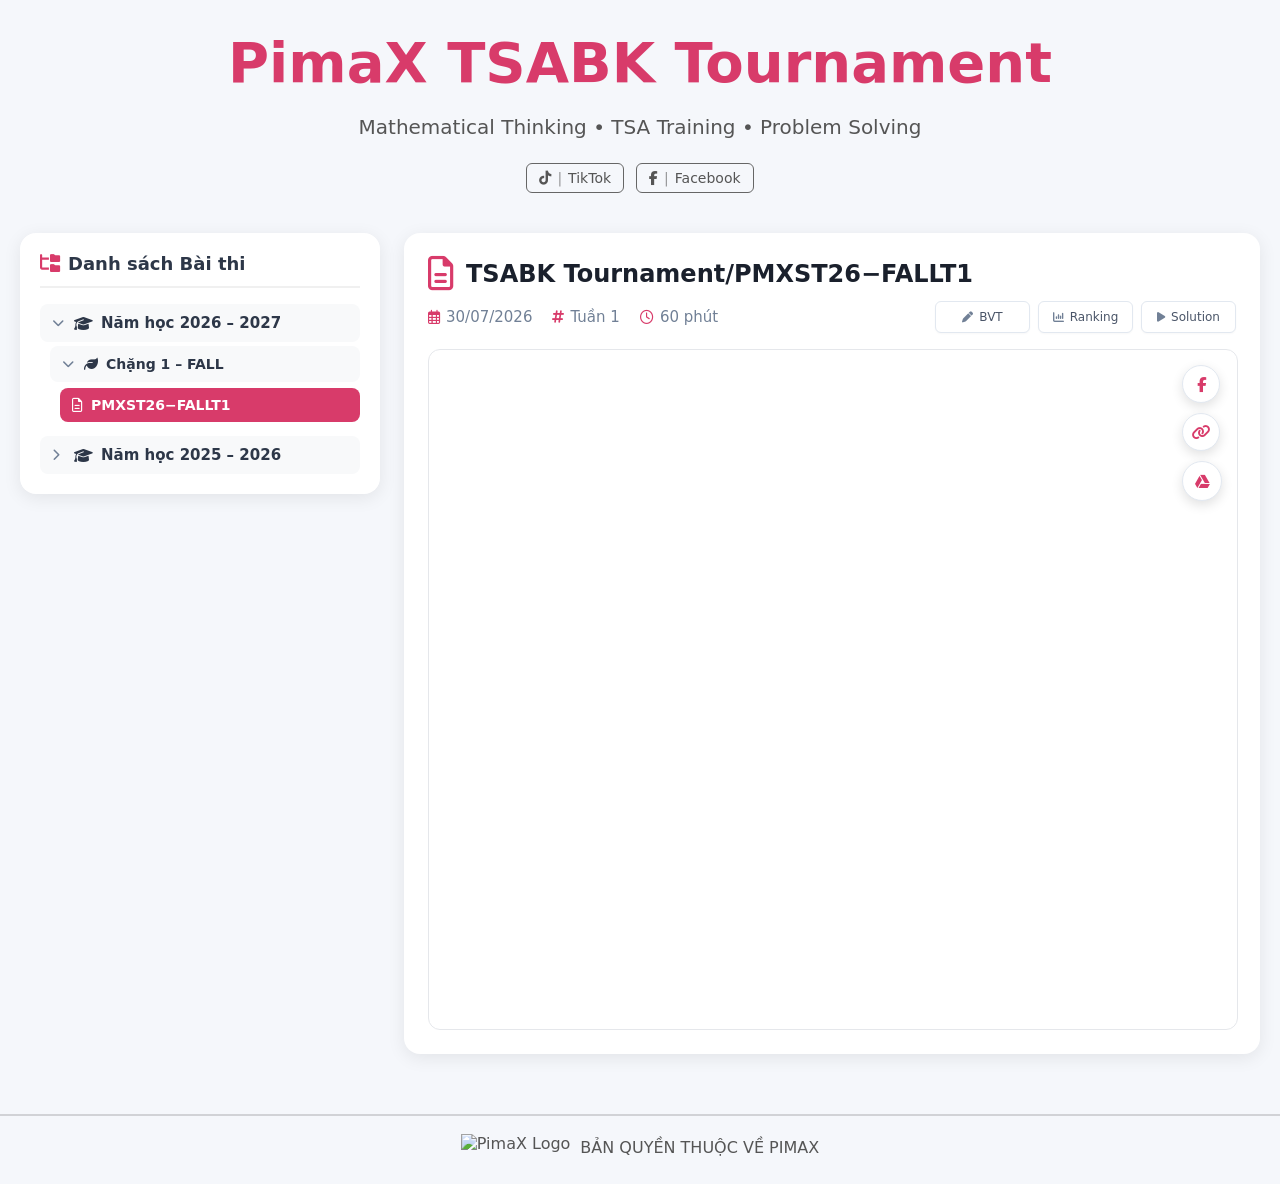
==== index.html @ 1e013444 "Update index.html" ====
<!DOCTYPE html>
<html lang="vi">
<head>
  <meta charset="UTF-8">
  <meta name="viewport" content="width=device-width, initial-scale=1.0">
  <title>PIMAX TSABK TOURNAMENT</title>

  <link rel="stylesheet" href="https://cdnjs.cloudflare.com/ajax/libs/font-awesome/6.5.1/css/all.min.css">
  <link rel="stylesheet" href="assets/css/style.css">
  <link rel="icon" href="logo1.ico">

  <script>
    window.MathJax = {
      tex: {
        inlineMath: [['$', '$'], ['\\(', '\\)']],
        displayMath: [['$$', '$$'], ['\\[', '\\]']]
      },
      svg: { fontCache: 'global' }
    };
  </script>
  <script async src="https://cdn.jsdelivr.net/npm/mathjax@3/es5/tex-svg.js"></script>
</head>
<body>

  <div id="page-content">

    <section class="hero">
      <h1>
        <a href="index.html" class="hero-title-link">
          PimaX TSABK Tournament
        </a>
      </h1>
      <p class="hero-sub">
        Mathematical Thinking • TSA Training • Problem Solving
      </p>

      <div class="social-wrapper">
        <a href="https://www.tiktok.com/@pimaxghettoan" target="_blank" rel="noopener" class="social-card" aria-label="TikTok">
          <i class="fa-brands fa-tiktok"></i>
          <span class="divider">|</span>
          <span class="label">TikTok</span>
        </a>

        <a href="https://www.facebook.com/PimaXPro" target="_blank" rel="noopener" class="social-card" aria-label="Facebook">
          <i class="fa-brands fa-facebook-f"></i>
          <span class="divider">|</span>
          <span class="label">Facebook</span>
        </a>
      </div>
    </section>

    <div class="layout-2col">
      
      <!-- CỘT 1: SIDEBAR BÀI THI -->
      <aside class="sidebar-exams">
        <div class="sidebar-header">
          <h2><i class="fa-solid fa-folder-tree"></i> Danh sách Bài thi</h2>
        </div>

        <div class="tree-menu">
          
          <!-- NĂM HỌC 2026 – 2027 -->
          <div class="year-group">
            <div class="year-title" onclick="toggleTree(this)">
              <i class="fa-solid fa-chevron-right toggle-icon"></i>
              <i class="fa-solid fa-graduation-cap"></i>
              <span>Năm học 2026 – 2027</span>
            </div>

            <div class="stage-list" style="display: none;">
              
              <div class="stage-group">
                <div class="stage-title" onclick="toggleTree(this)">
                  <i class="fa-solid fa-chevron-right toggle-icon"></i>
                  <i class="fa-solid fa-leaf"></i>
                  <span>Chặng 1 – FALL</span>
                </div>
                <ul class="exam-list" style="display: none;">
                  <li class="exam-item" 
                      data-drive-id="1-Q2DqPzFNgCnvMi-lVF1w2kY0SsjT6P8" 
                      data-title="PMXST26−FALLT1"
                      data-subtitle="Tuần 1"
                      data-update="30/07/2026"
                      data-time="60 phút"
                      data-bvt="#"
                      data-solution="#"
                      data-ranking="#">
                    <i class="fa-regular fa-file-lines"></i> PMXST26−FALLT1
                  </li>
                </ul>
              </div>

            </div>
          </div>

          <!-- NĂM HỌC 2025 – 2026 -->
          <div class="year-group">
            <div class="year-title" onclick="toggleTree(this)">
              <i class="fa-solid fa-chevron-right toggle-icon"></i>
              <i class="fa-solid fa-graduation-cap"></i>
              <span>Năm học 2025 – 2026</span>
            </div>

            <div class="stage-list" style="display: none;">
              
              <div class="stage-group">
                <div class="stage-title" onclick="toggleTree(this)">
                  <i class="fa-solid fa-chevron-right toggle-icon"></i>
                  <i class="fa-solid fa-snowman"></i>
                  <span>Chặng 3 – SUMMER</span>
                </div>
                <ul class="exam-list" style="display: none;">
                  <li class="exam-item" 
                      data-drive-id="1fvqKAsriCIMBs5mqe6dr4vkQKCK-VGx3" 
                      data-title="PMXST25−SUMT11"
                      data-subtitle="Tuần 1"
                      data-update="22/12/2025"
                      data-time="60 phút"
                      data-bvt="https://drive.google.com/file/d/1YrVtZKq6NQ8Fj6GEKDzgMGYiGZ25aTMk/view?usp=sharing"
                      data-solution="https://drive.google.com/file/d/148-jcKULOkQqboTg4mtP3tGC4mux6nhK/view?usp=sharing"
                      data-ranking="https://docs.google.com/spreadsheets/d/1WEYGfDiVLkmoRity1H3SnUXuIMLthdYT/edit?usp=sharing">
                    <i class="fa-regular fa-file-lines"></i> PMXST25−SUMT11
                  </li>
                </ul>
              </div>

              <div class="stage-group">
                <div class="stage-title" onclick="toggleTree(this)">
                  <i class="fa-solid fa-chevron-right toggle-icon"></i>
                  <i class="fa-solid fa-seedling"></i>
                  <span>Chặng 2 – SPRING</span>
                </div>
                <ul class="exam-list" style="display: none;">
                  <li class="exam-item" 
                      data-drive-id="1lc2suSq0RMgaB83_sJeHDqNDU7_zmuNm" 
                      data-title="PMXST25−SPRT11"
                      data-subtitle="Tuần 1"
                      data-update="09/02/2026"
                      data-time="60 phút"
                      data-bvt="https://drive.google.com/file/d/1LnysVrLJmRDp6z5DSuFZds-yarTOzCAv/view?usp=sharing"
                      data-solution="https://drive.google.com/file/d/1Nbj1pSdEcdenx2-MurY2uMYgukv8p6Sf/view?usp=sharing"
                      data-ranking="https://docs.google.com/spreadsheets/d/1NDu9359JxkuWUJU0LEGAXA1NZXXExFRG/edit?usp=sharing">
                    <i class="fa-regular fa-file-lines"></i> PMXST25−SPRT11
                  </li>
                  <li class="exam-item" 
                      data-drive-id="13_1JROb7aiMy5g9zuWQbutpL0-xEDWad" 
                      data-title="PMXST25−SPRT21"
                      data-subtitle="Tuần 2"
                      data-update="16/02/2026"
                      data-time="60 phút"
                      data-bvt="https://drive.google.com/file/d/12mVxxPDDVveaacrVVgmo4p95qmZNRcSn/view?usp=sharing"
                      data-solution="https://drive.google.com/file/d/1vPCflcC7bZrE1B4_L2Tk2ylTn2uMPwcK/view?usp=sharing"
                      data-ranking="https://docs.google.com/spreadsheets/d/1XbrEDrCmCPMHsvQ-546_ImMKDcSbF5UN/edit?usp=sharing">
                    <i class="fa-regular fa-file-lines"></i> PMXST25−SPRT21
                  </li>
                  <li class="exam-item" 
                      data-drive-id="1cN1jxGX9cjE1PwKA_fTpwfOGlQEQhSlg" 
                      data-title="PMXST25−SPRT31"
                      data-subtitle="Tuần 3"
                      data-update="23/02/2026"
                      data-time="60 phút"
                      data-bvt="https://drive.google.com/file/d/1Y5qkfepsQTpCN3bzmxnvXPDURSOFRfg4/view?usp=sharing"
                      data-solution="https://drive.google.com/file/d/1dO6V-oj_aDdhI13zoyE887ifpcWq-lMK/view?usp=sharing"
                      data-ranking="https://docs.google.com/spreadsheets/d/1wed5CC7_FG2vYagDeuqPOZeCnoSY4q27/edit?usp=sharing">
                    <i class="fa-regular fa-file-lines"></i> PMXST25−SPRT31
                  </li>
                  <li class="exam-item" 
                      data-drive-id="1t0uVGgnBMFlR_gzrWA5VzaJ1stPPyt4_" 
                      data-title="PMXST25−SPRT41"
                      data-subtitle="Tuần 4"
                      data-update="02/03/2026"
                      data-time="60 phút"
                      data-bvt="https://drive.google.com/file/d/1LNrO-lxf0DHfW-EXSFlTLPPvdpRRbHr4/view?usp=sharing"
                      data-solution="https://drive.google.com/file/d/1MY3MIRp2FpZQJgsW4m4gv_BEwG-aui8S/view?usp=sharing"
                      data-ranking="https://docs.google.com/spreadsheets/d/1jM00SUPgupms4XF04Sqrd-Ro4kbtBtrj/edit?usp=sharing">
                    <i class="fa-regular fa-file-lines"></i> PMXST25−SPRT41
                  </li>
                  <li class="exam-item" 
                      data-drive-id="1dmniSMGK98BUhTu8OREnMlkF2jTNYEQ2" 
                      data-title="PMXST25−SPRT51"
                      data-subtitle="Tuần 5 - Final Round"
                      data-update="09/03/2026"
                      data-time="60 phút"
                      data-bvt="https://drive.google.com/file/d/10T-KcC6PlL6MSDNmCCpk4FiGlBzWCC0B/view?usp=sharing"
                      data-solution="https://drive.google.com/file/d/1We9gjUXT-nKWVJUcWz0dx2nyps_HUbWW/view?usp=sharing"
                      data-ranking="https://docs.google.com/spreadsheets/d/17odNDHhKWrCzmQQFWPp8UoBND43009Ik/edit?usp=sharing">
                    <i class="fa-regular fa-file-lines"></i> PMXST25−SPRT51
                  </li>
                </ul>
              </div>

              <div class="stage-group">
                <div class="stage-title" onclick="toggleTree(this)">
                  <i class="fa-solid fa-chevron-right toggle-icon"></i>
                  <i class="fa-solid fa-snowflake"></i>
                  <span>Chặng 1 – WINTER</span>
                </div>
                <ul class="exam-list" style="display: none;">
                  <li class="exam-item" 
                      data-drive-id="1H2CbP2u8Hlc3arnnkYC01jx4E8Mk-o1K" 
                      data-title="PMXSP-15"
                      data-subtitle="Tuần 1"
                      data-update="22/12/2025"
                      data-time="60 phút"
                      data-bvt="https://drive.google.com/file/d/1zEZQXB8WeTGvMpizUxK__h1Wg4whcP17/view?usp=drive_link"
                      data-solution="https://drive.google.com/file/d/1u2dE0N0Ay4g0ylwstJg4l6T_j_s3eHJ5/view?usp=drive_link"
                      data-ranking="https://docs.google.com/spreadsheets/d/1vtfoBgg8D5AyoK7CHxDtbjKM93db-22E/edit?usp=drive_link">
                    <i class="fa-regular fa-file-lines"></i> PMXSP-15 (Tuần 1)
                  </li>
                  <li class="exam-item" 
                      data-drive-id="1YYJmNPRncCEiXGx31lsOFcATeE_KYcY_" 
                      data-title="PMXST25−WTT11"
                      data-subtitle="Tuần 1"
                      data-update="22/12/2025"
                      data-time="60 phút"
                      data-bvt="https://drive.google.com/file/d/1hzCNKgNaPXclUZ_OWSsFxd_fhjlfcz9j/view?usp=drive_link"
                      data-solution="https://drive.google.com/file/d/1N0Iildna80-oA_f18lFmUOcZfVnUu-8k/view?usp=drive_link"
                      data-ranking="https://docs.google.com/spreadsheets/d/1vtfoBgg8D5AyoK7CHxDtbjKM93db-22E/edit">
                    <i class="fa-regular fa-file-lines"></i> PMXST25−WTT11
                  </li>
                  <li class="exam-item" 
                      data-drive-id="1WrEQrZNa-oTIhScnC0zbi5FD_giAlPdq" 
                      data-title="PMXST25−WTT21"
                      data-subtitle="Tuần 2"
                      data-update="29/12/2025"
                      data-time="60 phút"
                      data-bvt="https://drive.google.com/file/d/1d_k41_QtDxnPhLn8qPCM0FczoTHWqwXS/view?usp=drive_link"
                      data-solution="https://drive.google.com/file/d/13t_RDjvC7tCwnau3HLsqAIEZHBxObIjk/view?usp=drive_link"
                      data-ranking="https://docs.google.com/spreadsheets/d/1wgik9x8kiwH3IeW7cJDGADbhNYe0wk_V/edit?usp=drive_link">
                    <i class="fa-regular fa-file-lines"></i> PMXST25−WTT21
                  </li>
                  <li class="exam-item" 
                      data-drive-id="174-eSV3pGSiNpdaoNpV74ssrV0afgoBm" 
                      data-title="PMXST25−WTT22"
                      data-subtitle="Tuần 2"
                      data-update="29/12/2025"
                      data-time="60 phút"
                      data-bvt="https://drive.google.com/file/d/1Fq1-Xy9iaKnI2JFasBJSq_hW78dp7t8Q/view?usp=drive_link"
                      data-solution="https://drive.google.com/file/d/1Fq1-Xy9iaKnI2JFasBJSq_hW78dp7t8Q/view?usp=drive_link"
                      data-ranking="https://docs.google.com/spreadsheets/d/1Vh5WyKKylWThhZP_e6OBz399s6_1xHAM/edit?usp=drive_link">
                    <i class="fa-regular fa-file-lines"></i> PMXST25−WTT22
                  </li>
                  <li class="exam-item" 
                      data-drive-id="1N_gyLtSSMv8ko8vu4qZBSEVPJzv1D9Tm" 
                      data-title="PMXST25−WTT31"
                      data-subtitle="Tuần 3"
                      data-update="05/01/2026"
                      data-time="60 phút"
                      data-bvt="https://drive.google.com/file/d/17DvCuYfVG_-oy4jkM3f_hqqlFh0_M4Pl/view?usp=drive_link"
                      data-solution="https://drive.google.com/file/d/1kov9rqJT7X8AmrOVYUlOgjt6ntEluRLs/view?usp=drive_link"
                      data-ranking="https://docs.google.com/spreadsheets/d/1ilFslDAdOyAwEPjug-XZoLIuIfnWdAZK/edit?usp=drive_link">
                    <i class="fa-regular fa-file-lines"></i> PMXST25−WTT31
                  </li>
                  <li class="exam-item" 
                      data-drive-id="1egSVMezeZsp9BNkY090sFPscOzYlkt6M" 
                      data-title="PMXST25−WTT32"
                      data-subtitle="Tuần 3"
                      data-update="05/01/2026"
                      data-time="60 phút"
                      data-bvt="https://drive.google.com/file/d/1GQvVJHdJD_ltjKW8PpDt0HHGvK22b-BS/view?usp=drive_link"
                      data-solution="https://drive.google.com/file/d/1mK4b6mV3XIQ2v7hLtwgEKWwpg0JKMY8b/view?usp=drive_link"
                      data-ranking="https://docs.google.com/spreadsheets/d/1YMrCG2CEMm8D3J2wcdn2iWsN_CZZKSdQ/edit?usp=sharing">
                    <i class="fa-regular fa-file-lines"></i> PMXST25−WTT32
                  </li>
                  <li class="exam-item" 
                      data-drive-id="1AZgA0kgCafuFDJGmNYLTepcElrQkp17z" 
                      data-title="PMXST25−WTT41"
                      data-subtitle="Tuần 4"
                      data-update="12/01/2026"
                      data-time="60 phút"
                      data-bvt="https://drive.google.com/file/d/1ixQM1locoUBrXRTSuJC1LQyLVhg7ncea/view?usp=drive_link"
                      data-solution="https://drive.google.com/file/d/1tCMXB2apgKYL84OgzRgfeDcvnbIkQ-Or/view?usp=drive_link"
                      data-ranking="https://docs.google.com/spreadsheets/d/15U1Qo1WCid6NYxknYxJ2LaixBFpyl_Lo/edit?usp=drive_link">
                    <i class="fa-regular fa-file-lines"></i> PMXST25−WTT41
                  </li>
                  <li class="exam-item" 
                      data-drive-id="1XkQZmOZsKLKnBwmWCYJN2TjIFnNuupFw" 
                      data-title="PMXST25−WTT42"
                      data-subtitle="Tuần 4"
                      data-update="12/01/2026"
                      data-time="60 phút"
                      data-bvt="https://drive.google.com/file/d/1zu61sNiFRJibkkOs-6qrVlaheGRAp3kC/view?usp=drive_link"
                      data-solution="https://drive.google.com/file/d/1vgFdTX5Ael330MNBGXPtd10U5ugIE_yL/view?usp=drive_link"
                      data-ranking="https://docs.google.com/spreadsheets/d/1dYocTmE4wN2u1hP1ovWlrNHhuDcSSXB6/edit?usp=sharing">
                    <i class="fa-regular fa-file-lines"></i> PMXST25−WTT42
                  </li>
                  <li class="exam-item" 
                      data-drive-id="1aBT0H3bCDhabRtCNZ8xoe1PQfeLiiBeH" 
                      data-title="PMXST25−WTT51"
                      data-subtitle="Tuần 5"
                      data-update="19/01/2026"
                      data-time="60 phút"
                      data-bvt="https://drive.google.com/file/d/18YTuGPB9ztYzw853q3BZsBqjQtPSmRHT/view?usp=drive_link"
                      data-solution="https://drive.google.com/file/d/1E82B37fXFlOc369rxFtxON8QtAegOMfH/view?usp=sharing"
                      data-ranking="https://docs.google.com/spreadsheets/d/1xlKTbN8I0sc748O-FlVKj8Qb7nDHo9mt/edit?usp=drive_link">
                    <i class="fa-regular fa-file-lines"></i> PMXST25−WTT51
                  </li>
                </ul>
              </div>

            </div>
          </div>

        </div>
      </aside>

      <!-- CỘT 2: KHU VỰC XEM TRƯỚC FILE DRIVE -->
      <main class="preview-area">
        
        <!-- TIÊU ĐỀ HÀNG CĂN NGANG CHUẨN KÍCH THƯỚC ICON -->
        <div class="preview-header">
          <div class="preview-title-row">
            <i class="fa-regular fa-file-lines doc-icon"></i>
            <h1 id="preview-title">TSABK Tournament/PMXST25−SPRT21</h1>
          </div>

          <div class="preview-meta-row">
            <div class="meta-item">
              <i class="fa-regular fa-calendar-days meta-icon"></i>
              <span id="update-time-val">16/02/2026</span>
            </div>
            
            <div class="meta-item">
              <i class="fa-solid fa-hashtag meta-icon"></i>
              <span id="subtitle-val">Tuần 2</span>
            </div>

            <div class="meta-item">
              <i class="fa-regular fa-clock meta-icon"></i>
              <span id="exam-time-val">60 phút</span>
            </div>

            <div class="week-buttons">
              <a id="btn-bvt" class="week-btn" href="#" target="_blank" rel="noopener">
                <i class="fa-solid fa-pen"></i> BVT
              </a>
              <a id="btn-ranking" class="week-btn" href="#" target="_blank" rel="noopener">
                <i class="fa-solid fa-chart-column"></i> Ranking
              </a>
              <a id="btn-solution" class="week-btn" href="#" target="_blank" rel="noopener">
                <i class="fa-solid fa-play"></i> Solution
              </a>
            </div>
          </div>
        </div>

        <div class="drive-iframe-container">
          <!-- Phủ lớp che nút Pop-out mặc định của Drive -->
          <div class="iframe-overlay-cover" title="Bấm các nút bên phải để mở hoặc chia sẻ"></div>

          <!-- BỘ 3 NÚT TƯƠNG TÁC DỌC Ở GÓC TRÊN BÊN PHẢI -->
          <div class="side-share-actions">
            <button id="btn-share-fb" class="side-share-btn" title="Chia sẻ bài thi này lên Facebook">
              <i class="fa-brands fa-facebook-f"></i>
            </button>
            <button id="btn-copy-link" class="side-share-btn" title="Lấy liên kết bài thi này">
              <i class="fa-solid fa-link"></i>
            </button>
            <a id="btn-drive-link" class="side-share-btn" href="#" target="_blank" rel="noopener" title="Mở trực tiếp tệp xem trước trên Google Drive cửa sổ mới">
              <i class="fa-brands fa-google-drive"></i>
            </a>
          </div>

          <iframe id="drive-preview-iframe" 
                  src="" 
                  allow="autoplay" allowfullscreen></iframe>
        </div>
      </main>

    </div>

  </div>

  <!-- THÔNG BÁO TOAST KHI CHÉP LINK THÀNH CÔNG -->
  <div id="toast-message" class="toast-notification">
    <i class="fa-solid fa-circle-check"></i> <span id="toast-text">Đã chép liên kết vào bộ nhớ tạm!</span>
  </div>

  <footer class="site-footer">
    <hr class="footer-divider">
    <div class="footer-content">
      <img src="assets/logo1.svg" alt="PimaX Logo" class="footer-logo">
      <span class="footer-text">BẢN QUYỀN THUỘC VỀ PIMAX</span>
    </div>
  </footer>

  <script src="assets/js/main.js"></script>
</body>
</html>
---- assets/css/style.css ----
/* ===============================
   BASE & VARIABLES
================================ */
:root {
  --accent-color: #D83B6A;
}

body {
  margin: 0;
  font-family: system-ui, -apple-system, "Segoe UI", Arial, sans-serif;
  background: #f5f7fb;
  color: #222;
}

h1, h2, h3 {
  margin: 0 0 12px;
}

a {
  text-decoration: none;
  color: inherit;
}

/* ===============================
   HERO HEADER BANNER
================================ */
.hero {
  max-width: 900px;
  margin: 30px auto 40px;
  text-align: center;
}

.hero h1 {
  font-size: 56px;
  font-weight: 900;
  margin-bottom: 10px;
}

.hero-title-link {
  color: #d83b6a;
  text-decoration: none;
}

.hero-title-link:hover {
  color: #c02f5c;
}

.hero-sub {
  font-size: 20px;
  color: #555;
  margin-bottom: 24px;
}

.social-wrapper {
  display: flex;
  justify-content: center;
  gap: 12px;
}

.social-card {
  display: inline-flex;
  align-items: center;
  gap: 6px;
  padding: 6px 12px;
  border: 1px solid #666;
  border-radius: 6px;
  color: #555;
  background: transparent;
  font-size: 14px;
  font-weight: 500;
  transition: all 0.2s ease;
}

.social-card .divider {
  opacity: 0.6;
}

.social-card:hover {
  background-color: var(--accent-color);
  color: #fff;
  border-color: var(--accent-color);
}

/* ==========================================
   BỐ CỤC 2 CỘT CHO TRANG CHỦ
========================================== */
.layout-2col {
  display: flex;
  gap: 24px;
  max-width: 1400px;
  margin: 30px auto;
  padding: 0 20px;
  min-height: calc(100vh - 120px);
}

/* CỘT TRÁI: SIDEBAR CỐ ĐỊNH */
.sidebar-exams {
  width: 320px;
  flex-shrink: 0;
  background: #ffffff;
  border-radius: 16px;
  padding: 20px;
  box-shadow: 0 4px 18px rgba(0, 0, 0, 0.08);
  position: sticky;
  top: 20px;
  height: fit-content;
  max-height: calc(100vh - 40px);
  overflow-y: auto;
}

.sidebar-header h2 {
  font-size: 18px;
  color: #2d3748;
  border-bottom: 2px solid #f0f0f0;
  padding-bottom: 12px;
  margin-bottom: 16px;
  display: flex;
  align-items: center;
  gap: 8px;
}

.sidebar-header h2 i {
  color: #d83b6a;
}

.tree-menu {
  display: flex;
  flex-direction: column;
  gap: 8px;
}

/* ÉP TẤT CẢ BOX CỘT TRÁI (NĂM HỌC + CHẶNG) VỀ DẠNG NỀN XÁM NHẠT (#f8f9fa) KHÔNG CÒN MÀU HỒNG */
.year-title, 
.stage-title, 
.exam-item {
  display: flex;
  align-items: center;
  gap: 8px;
  padding: 10px 12px;
  border-radius: 8px;
  cursor: pointer;
  font-weight: 600;
  color: #2d3748;
  background: #f8f9fa !important; /* Xám nhạt tuyệt đối */
  transition: all 0.2s ease;
  user-select: none;
}

.year-title {
  font-size: 15px;
  font-weight: 700;
}

.stage-title {
  font-size: 14px;
  margin-left: 10px;
  margin-top: 4px;
  font-weight: 700;
}

.exam-item {
  background: transparent !important;
  padding: 9px 12px;
  font-size: 14px;
  margin-bottom: 4px;
}

.year-title:hover, 
.stage-title:hover {
  background: #edf2f7 !important;
  color: #d83b6a;
}

.exam-list {
  list-style: none;
  padding-left: 20px;
  margin: 6px 0;
}

.exam-item:hover {
  background: #f3f4f6 !important;
  color: #d83b6a;
}

/* Khi active bài thi */
.exam-item.active {
  background: #d83b6a !important;
  color: #ffffff;
  font-weight: 600;
}

.exam-item.active i {
  color: #ffffff;
}

.toggle-icon {
  font-size: 12px;
  width: 14px;
  color: #718096;
}

/* CỘT PHẢI: XEM TRƯỚC FILE DRIVE */
.preview-area {
  flex-grow: 1;
  background: #ffffff;
  border-radius: 16px;
  padding: 24px;
  box-shadow: 0 4px 18px rgba(0, 0, 0, 0.08);
  display: flex;
  flex-direction: column;
}

.preview-header {
  margin-bottom: 16px;
}

/* TIÊU ĐỀ NẰM TRÊN CÙNG HÀNG VỚI ICON & TĂNG KÍCH THƯỚC ICON */
.preview-title-row {
  display: flex;
  align-items: center;
  gap: 12px;
  margin-bottom: 10px;
}

.preview-title-row .doc-icon {
  font-size: 34px; /* Icon tờ giấy lớn hơn rõ ràng */
  color: #d83b6a;
  flex-shrink: 0;
  line-height: 1;
}

.preview-title-row h1 {
  font-size: 24px;
  font-weight: 800;
  color: #1a202c;
  margin: 0;
  line-height: 1.2;
}

.preview-meta-row {
  display: flex;
  align-items: center;
  gap: 20px;
  flex-wrap: wrap;
}

.meta-item {
  display: flex;
  align-items: center;
  gap: 6px;
  font-size: 15px;
  color: #718096;
}

.meta-icon {
  color: #d83b6a;
  font-size: 14px;
}

.week-buttons {
  margin-left: auto;
  display: flex;
  gap: 8px;
  align-items: center;
}

.week-btn {
  display: inline-flex;
  align-items: center;
  justify-content: center;
  gap: 6px;
  width: 95px;
  height: 32px;
  box-sizing: border-box;
  border-radius: 6px;
  background: #ffffff;
  border: 1px solid #e2e8f0;
  color: #4a5568;
  font-weight: 500;
  font-size: 12px;
  box-shadow: 0 1px 2px rgba(0,0,0,0.03);
  transition: all 0.15s ease;
}

.week-btn i {
  font-size: 11px;
  color: #718096;
}

.week-btn:hover {
  background: #ffffff;
  border-color: #cbd5e0;
  color: #1a202c;
  box-shadow: 0 2px 5px rgba(0,0,0,0.06);
}

.week-btn:active {
  transform: scale(0.95);
  background: #fdf2f5;
  border-color: #d83b6a;
  color: #d83b6a;
}

.week-btn:active i {
  color: #d83b6a;
}

/* DRIVE IFRAME CONTAINER & BỘ 3 NÚT TƯƠNG TÁC DỌC CÙNG MÀU */
.drive-iframe-container {
  position: relative;
  flex-grow: 1;
  width: 100%;
  min-height: 75vh;
  border-radius: 12px;
  overflow: hidden;
  border: 1px solid #e5e7eb;
}

.drive-iframe-container iframe {
  width: 100%;
  height: 100%;
  min-height: 75vh;
  border: none;
}

.iframe-overlay-cover {
  position: absolute;
  top: 0;
  right: 0;
  width: 60px;
  height: 60px;
  z-index: 15;
  background: transparent;
  cursor: default;
}

/* ĐẶT BỘ 3 NÚT CHIA SẺ NỔI DỌC Ở GÓC TRÊN BÊN PHẢI */
.side-share-actions {
  position: absolute;
  top: 15px;
  right: 15px;
  display: flex;
  flex-direction: column;
  gap: 10px;
  z-index: 20;
}

.side-share-btn {
  width: 38px;
  height: 38px;
  border-radius: 50%;
  border: 1px solid #e2e8f0;
  background: #ffffff;
  color: #d83b6a;
  display: flex;
  align-items: center;
  justify-content: center;
  font-size: 15px;
  cursor: pointer;
  box-shadow: 0 4px 12px rgba(0, 0, 0, 0.12);
  transition: all 0.15s ease;
  text-decoration: none;
}

.side-share-btn:hover {
  background: #d83b6a;
  color: #ffffff;
  border-color: #d83b6a;
  transform: scale(1.08);
  box-shadow: 0 6px 16px rgba(216, 59, 106, 0.3);
}

.side-share-btn:active {
  transform: scale(0.92);
  background: #b82650;
  border-color: #b82650;
  color: #ffffff;
  box-shadow: 0 2px 6px rgba(184, 38, 80, 0.4);
}

/* THÔNG BÁO TOAST */
.toast-notification {
  position: fixed;
  bottom: 30px;
  right: 30px;
  background: #2d3748;
  color: #ffffff;
  padding: 12px 20px;
  border-radius: 8px;
  font-size: 14px;
  font-weight: 500;
  box-shadow: 0 4px 12px rgba(0,0,0,0.15);
  display: flex;
  align-items: center;
  gap: 8px;
  opacity: 0;
  pointer-events: none;
  transform: translateY(10px);
  transition: all 0.3s ease;
  z-index: 9999;
}

.toast-notification.show {
  opacity: 1;
  pointer-events: auto;
  transform: translateY(0);
}

.toast-notification i {
  color: #48bb78;
}

/* FOOTER */
.site-footer {
  margin-top: 60px;
  padding-bottom: 24px;
}

.footer-divider {
  border: none;
  height: 2px;
  background: rgba(0, 0, 0, 0.15);
  margin-bottom: 18px;
}

.footer-content {
  display: flex;
  align-items: center;
  justify-content: center;
  gap: 10px;
  color: #555;
  font-size: 16px;
}

.footer-logo {
  height: 26px;
  width: auto;
}

@media (max-width: 992px) {
  .layout-2col {
    flex-direction: column;
  }
  .sidebar-exams {
    width: 100%;
    position: static;
    max-height: none;
  }
}
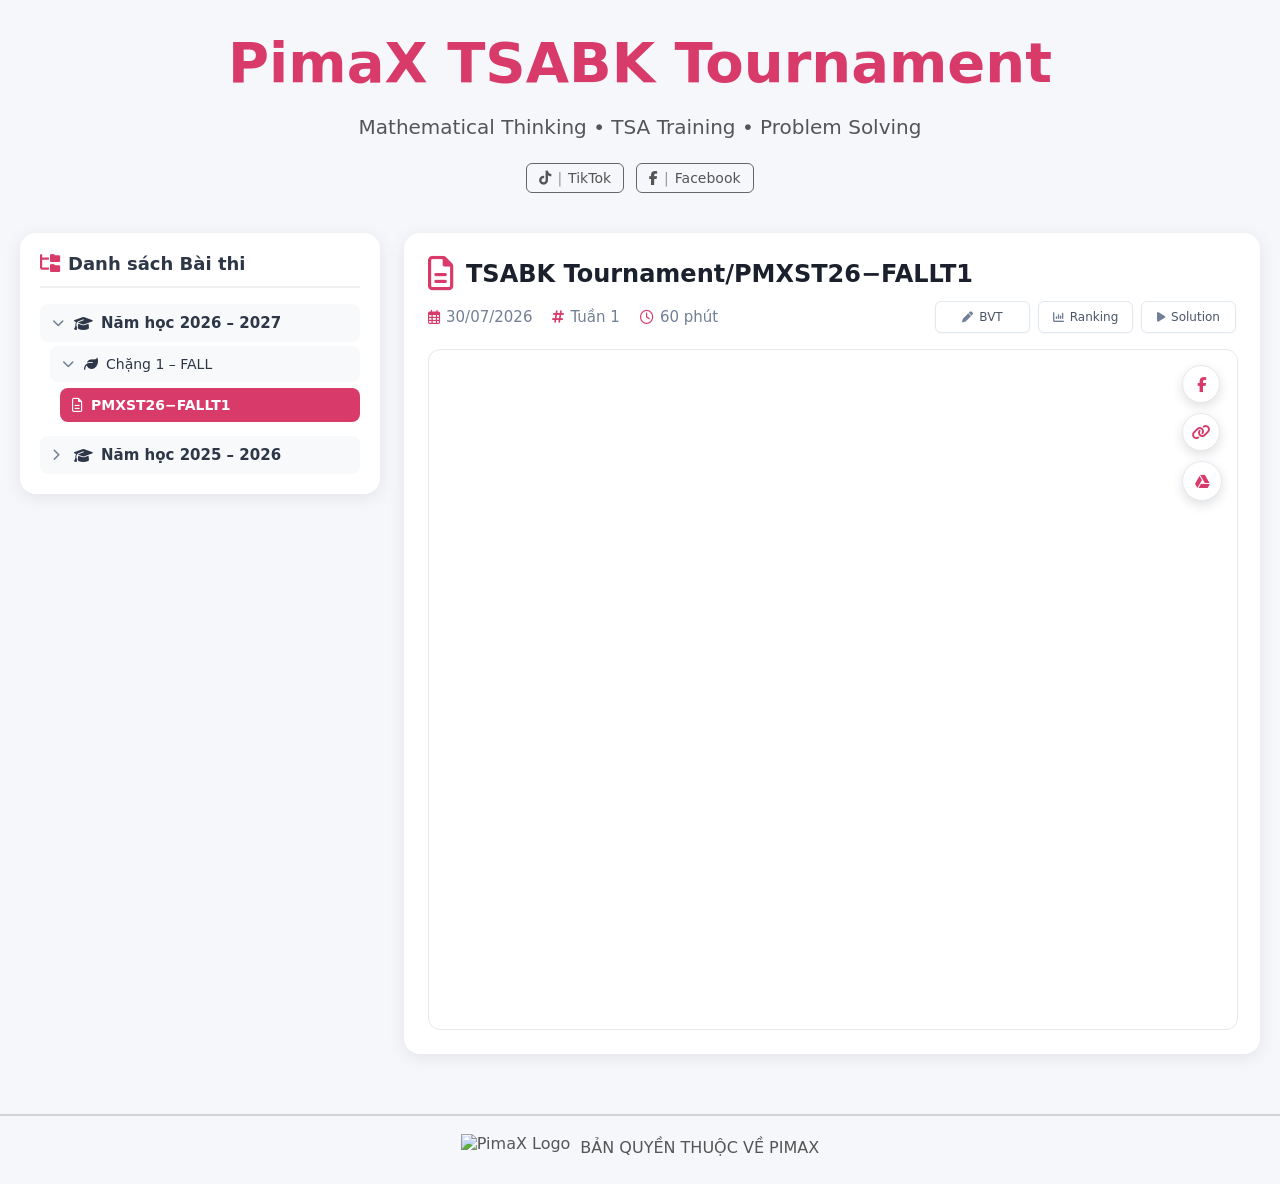
==== commit 21bfda7a: "Update index.html" ====
--- a/index.html
+++ b/index.html
@@ -24,6 +24,7 @@
 
   <div id="page-content">
 
+    <!-- HERO HEADER -->
     <section class="hero">
       <h1>
         <a href="index.html" class="hero-title-link">
@@ -49,6 +50,7 @@
       </div>
     </section>
 
+    <!-- BỐ CỤC 2 CỘT -->
     <div class="layout-2col">
       
       <!-- CỘT 1: SIDEBAR BÀI THI -->
@@ -258,7 +260,7 @@
                       data-update="05/01/2026"
                       data-time="60 phút"
                       data-bvt="https://drive.google.com/file/d/1GQvVJHdJD_ltjKW8PpDt0HHGvK22b-BS/view?usp=drive_link"
-                      data-solution="https://drive.google.com/file/d/1mK4b6mV3XIQ2v7hLtwgEKWwpg0JKMY8b/view?usp=drive_link"
+                      data-solution="https://drive.google.com/file/d/1mK4b6mV3XIQ2v7hLtwgEKWwpg0JKMY8b/view?usp=sharing"
                       data-ranking="https://docs.google.com/spreadsheets/d/1YMrCG2CEMm8D3J2wcdn2iWsN_CZZKSdQ/edit?usp=sharing">
                     <i class="fa-regular fa-file-lines"></i> PMXST25−WTT32
                   </li>
@@ -307,7 +309,6 @@
       <!-- CỘT 2: KHU VỰC XEM TRƯỚC FILE DRIVE -->
       <main class="preview-area">
         
-        <!-- TIÊU ĐỀ HÀNG CĂN NGANG CHUẨN KÍCH THƯỚC ICON -->
         <div class="preview-header">
           <div class="preview-title-row">
             <i class="fa-regular fa-file-lines doc-icon"></i>
@@ -346,9 +347,9 @@
 
         <div class="drive-iframe-container">
           <!-- Phủ lớp che nút Pop-out mặc định của Drive -->
-          <div class="iframe-overlay-cover" title="Bấm các nút bên phải để mở hoặc chia sẻ"></div>
-
-          <!-- BỘ 3 NÚT TƯƠNG TÁC DỌC Ở GÓC TRÊN BÊN PHẢI -->
+          <div class="iframe-overlay-cover"></div>
+
+          <!-- BỘ 3 NÚT TƯƠNG TÁC DỌC BÊN PHẢI -->
           <div class="side-share-actions">
             <button id="btn-share-fb" class="side-share-btn" title="Chia sẻ bài thi này lên Facebook">
               <i class="fa-brands fa-facebook-f"></i>
@@ -356,7 +357,7 @@
             <button id="btn-copy-link" class="side-share-btn" title="Lấy liên kết bài thi này">
               <i class="fa-solid fa-link"></i>
             </button>
-            <a id="btn-drive-link" class="side-share-btn" href="#" target="_blank" rel="noopener" title="Mở trực tiếp tệp xem trước trên Google Drive cửa sổ mới">
+            <a id="btn-drive-link" class="side-share-btn" href="#" target="_blank" rel="noopener" title="Mở trực tiếp trên Google Drive">
               <i class="fa-brands fa-google-drive"></i>
             </a>
           </div>
--- a/assets/css/style.css
+++ b/assets/css/style.css
@@ -129,7 +129,7 @@
   gap: 8px;
 }
 
-/* ÉP TẤT CẢ BOX CỘT TRÁI (NĂM HỌC + CHẶNG) VỀ DẠNG NỀN XÁM NHẠT (#f8f9fa) KHÔNG CÒN MÀU HỒNG */
+/* BOX CỘT TRÁI (NĂM HỌC + CHẶNG) */
 .year-title, 
 .stage-title, 
 .exam-item {
@@ -139,9 +139,8 @@
   padding: 10px 12px;
   border-radius: 8px;
   cursor: pointer;
-  font-weight: 600;
   color: #2d3748;
-  background: #f8f9fa !important; /* Xám nhạt tuyệt đối */
+  background: #f8f9fa !important;
   transition: all 0.2s ease;
   user-select: none;
 }
@@ -151,11 +150,12 @@
   font-weight: 700;
 }
 
+/* TÊN CHẶNG: BỎ IN ĐẬM */
 .stage-title {
   font-size: 14px;
   margin-left: 10px;
   margin-top: 4px;
-  font-weight: 700;
+  font-weight: normal;
 }
 
 .exam-item {
@@ -163,6 +163,7 @@
   padding: 9px 12px;
   font-size: 14px;
   margin-bottom: 4px;
+  font-weight: 500;
 }
 
 .year-title:hover, 
@@ -214,7 +215,7 @@
   margin-bottom: 16px;
 }
 
-/* TIÊU ĐỀ NẰM TRÊN CÙNG HÀNG VỚI ICON & TĂNG KÍCH THƯỚC ICON */
+/* TIÊU ĐỀ NẰM TRÊN CÙNG HÀNG VỚI ICON */
 .preview-title-row {
   display: flex;
   align-items: center;
@@ -223,7 +224,7 @@
 }
 
 .preview-title-row .doc-icon {
-  font-size: 34px; /* Icon tờ giấy lớn hơn rõ ràng */
+  font-size: 34px;
   color: #d83b6a;
   flex-shrink: 0;
   line-height: 1;
@@ -305,7 +306,7 @@
   color: #d83b6a;
 }
 
-/* DRIVE IFRAME CONTAINER & BỘ 3 NÚT TƯƠNG TÁC DỌC CÙNG MÀU */
+/* DRIVE IFRAME CONTAINER */
 .drive-iframe-container {
   position: relative;
   flex-grow: 1;
@@ -323,6 +324,7 @@
   border: none;
 }
 
+/* LỚP PHỦ CHE GÓC TRÊN BÊN PHẢI ĐỂ VÔ HIỆU HÓA NÚT "POP-OUT" MẶC ĐỊNH CỦA IFRAME DRIVE */
 .iframe-overlay-cover {
   position: absolute;
   top: 0;
@@ -334,7 +336,7 @@
   cursor: default;
 }
 
-/* ĐẶT BỘ 3 NÚT CHIA SẺ NỔI DỌC Ở GÓC TRÊN BÊN PHẢI */
+/* BỘ 3 NÚT TƯƠNG TÁC (COPY LINK / FB SHARE / DRIVE LINK) */
 .side-share-actions {
   position: absolute;
   top: 15px;
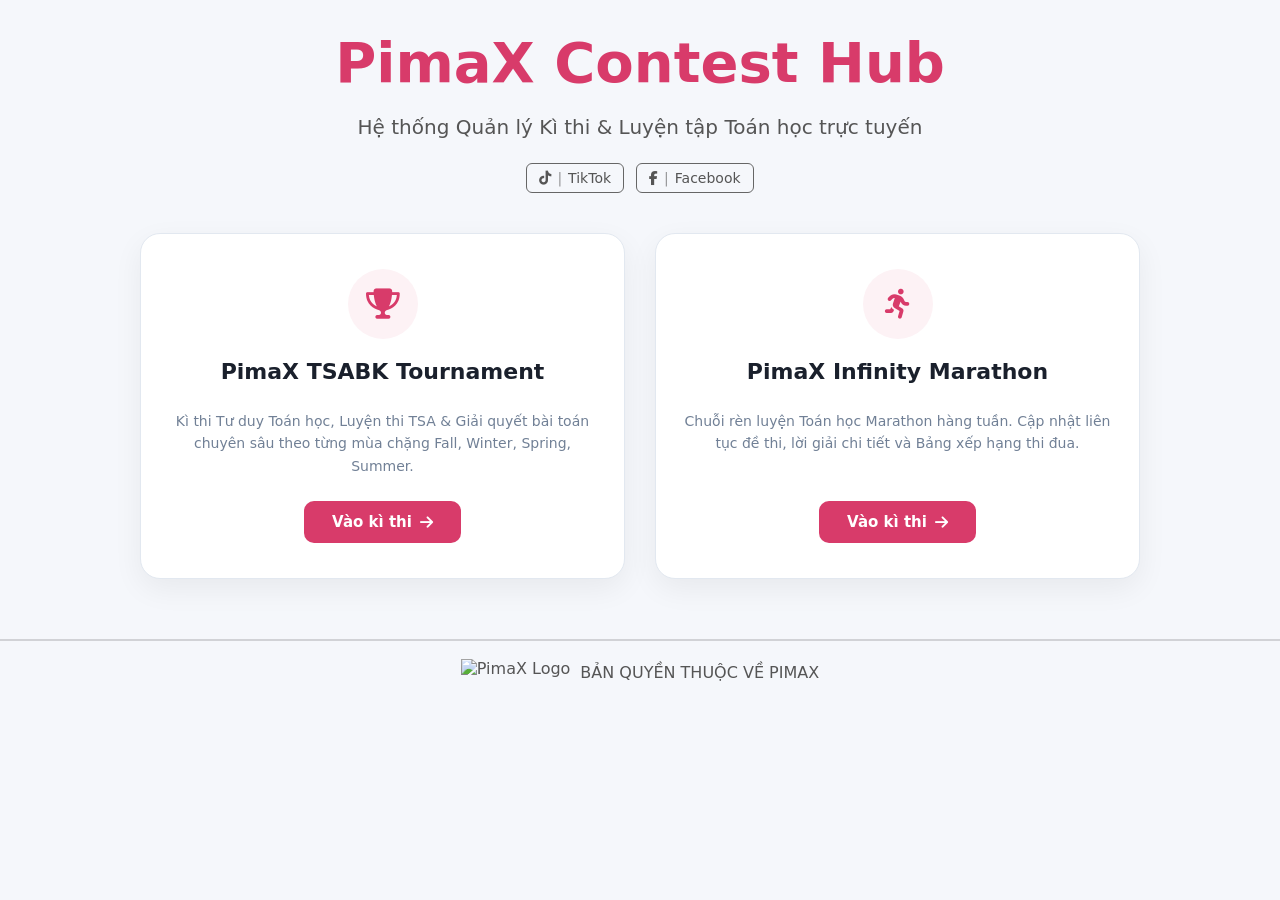
==== commit 5488c4ab: "Update index.html" ====
--- a/index.html
+++ b/index.html
@@ -3,36 +3,95 @@
 <head>
   <meta charset="UTF-8">
   <meta name="viewport" content="width=device-width, initial-scale=1.0">
-  <title>PIMAX TSABK TOURNAMENT</title>
-
+  <title>PIMAX CONTEST HUB</title>
   <link rel="stylesheet" href="https://cdnjs.cloudflare.com/ajax/libs/font-awesome/6.5.1/css/all.min.css">
   <link rel="stylesheet" href="assets/css/style.css">
   <link rel="icon" href="logo1.ico">
-
-  <script>
-    window.MathJax = {
-      tex: {
-        inlineMath: [['$', '$'], ['\\(', '\\)']],
-        displayMath: [['$$', '$$'], ['\\[', '\\]']]
-      },
-      svg: { fontCache: 'global' }
-    };
-  </script>
-  <script async src="https://cdn.jsdelivr.net/npm/mathjax@3/es5/tex-svg.js"></script>
+  <style>
+    /* CSS dành riêng cho trang điều hướng Cổng Kì Thi */
+    .portal-container {
+      max-width: 1000px;
+      margin: 40px auto;
+      padding: 0 20px;
+    }
+    .portal-grid {
+      display: grid;
+      grid-template-columns: repeat(auto-fit, minmax(320px, 1fr));
+      gap: 30px;
+      margin-top: 40px;
+    }
+    .portal-card {
+      background: #ffffff;
+      border-radius: 20px;
+      padding: 35px 25px;
+      box-shadow: 0 10px 30px rgba(0,0,0,0.06);
+      border: 1px solid #e2e8f0;
+      text-align: center;
+      transition: all 0.3s ease;
+      display: flex;
+      flex-direction: column;
+      align-items: center;
+    }
+    .portal-card:hover {
+      transform: translateY(-8px);
+      box-shadow: 0 15px 35px rgba(216, 59, 106, 0.15);
+      border-color: #d83b6a;
+    }
+    .portal-icon {
+      width: 70px;
+      height: 70px;
+      border-radius: 50%;
+      background: #fdf2f5;
+      color: #d83b6a;
+      display: flex;
+      align-items: center;
+      justify-content: center;
+      font-size: 30px;
+      margin-bottom: 20px;
+    }
+    .portal-card h2 {
+      font-size: 22px;
+      font-weight: 800;
+      color: #1a202c;
+      margin-bottom: 12px;
+    }
+    .portal-card p {
+      font-size: 14px;
+      color: #718096;
+      line-height: 1.6;
+      margin-bottom: 24px;
+      flex-grow: 1;
+    }
+    .portal-btn {
+      display: inline-flex;
+      align-items: center;
+      gap: 8px;
+      padding: 12px 28px;
+      border-radius: 10px;
+      background: #d83b6a;
+      color: #ffffff;
+      font-weight: 600;
+      font-size: 15px;
+      transition: all 0.2s ease;
+    }
+    .portal-btn:hover {
+      background: #b82650;
+      transform: scale(1.03);
+    }
+  </style>
 </head>
 <body>
 
   <div id="page-content">
 
-    <!-- HERO HEADER -->
     <section class="hero">
       <h1>
         <a href="index.html" class="hero-title-link">
-          PimaX TSABK Tournament
+          PimaX Contest Hub
         </a>
       </h1>
       <p class="hero-sub">
-        Mathematical Thinking • TSA Training • Problem Solving
+        Hệ thống Quản lý Kì thi & Luyện tập Toán học trực tuyến
       </p>
 
       <div class="social-wrapper">
@@ -50,331 +109,39 @@
       </div>
     </section>
 
-    <!-- BỐ CỤC 2 CỘT -->
-    <div class="layout-2col">
-      
-      <!-- CỘT 1: SIDEBAR BÀI THI -->
-      <aside class="sidebar-exams">
-        <div class="sidebar-header">
-          <h2><i class="fa-solid fa-folder-tree"></i> Danh sách Bài thi</h2>
+    <!-- CỔNG CHỌN KÌ THI -->
+    <main class="portal-container">
+      <div class="portal-grid">
+        
+        <!-- CARD 1: TSABK TOURNAMENT -->
+        <div class="portal-card">
+          <div class="portal-icon">
+            <i class="fa-solid fa-trophy"></i>
+          </div>
+          <h2>PimaX TSABK Tournament</h2>
+          <p>Kì thi Tư duy Toán học, Luyện thi TSA & Giải quyết bài toán chuyên sâu theo từng mùa chặng Fall, Winter, Spring, Summer.</p>
+          <a href="Tournament.html" class="portal-btn">
+            <span>Vào kì thi</span>
+            <i class="fa-solid fa-arrow-right"></i>
+          </a>
         </div>
 
-        <div class="tree-menu">
-          
-          <!-- NĂM HỌC 2026 – 2027 -->
-          <div class="year-group">
-            <div class="year-title" onclick="toggleTree(this)">
-              <i class="fa-solid fa-chevron-right toggle-icon"></i>
-              <i class="fa-solid fa-graduation-cap"></i>
-              <span>Năm học 2026 – 2027</span>
-            </div>
-
-            <div class="stage-list" style="display: none;">
-              
-              <div class="stage-group">
-                <div class="stage-title" onclick="toggleTree(this)">
-                  <i class="fa-solid fa-chevron-right toggle-icon"></i>
-                  <i class="fa-solid fa-leaf"></i>
-                  <span>Chặng 1 – FALL</span>
-                </div>
-                <ul class="exam-list" style="display: none;">
-                  <li class="exam-item" 
-                      data-drive-id="1-Q2DqPzFNgCnvMi-lVF1w2kY0SsjT6P8" 
-                      data-title="PMXST26−FALLT1"
-                      data-subtitle="Tuần 1"
-                      data-update="30/07/2026"
-                      data-time="60 phút"
-                      data-bvt="#"
-                      data-solution="#"
-                      data-ranking="#">
-                    <i class="fa-regular fa-file-lines"></i> PMXST26−FALLT1
-                  </li>
-                </ul>
-              </div>
-
-            </div>
+        <!-- CARD 2: INFINITY MARATHON -->
+        <div class="portal-card">
+          <div class="portal-icon">
+            <i class="fa-solid fa-person-running"></i>
           </div>
-
-          <!-- NĂM HỌC 2025 – 2026 -->
-          <div class="year-group">
-            <div class="year-title" onclick="toggleTree(this)">
-              <i class="fa-solid fa-chevron-right toggle-icon"></i>
-              <i class="fa-solid fa-graduation-cap"></i>
-              <span>Năm học 2025 – 2026</span>
-            </div>
-
-            <div class="stage-list" style="display: none;">
-              
-              <div class="stage-group">
-                <div class="stage-title" onclick="toggleTree(this)">
-                  <i class="fa-solid fa-chevron-right toggle-icon"></i>
-                  <i class="fa-solid fa-snowman"></i>
-                  <span>Chặng 3 – SUMMER</span>
-                </div>
-                <ul class="exam-list" style="display: none;">
-                  <li class="exam-item" 
-                      data-drive-id="1fvqKAsriCIMBs5mqe6dr4vkQKCK-VGx3" 
-                      data-title="PMXST25−SUMT11"
-                      data-subtitle="Tuần 1"
-                      data-update="22/12/2025"
-                      data-time="60 phút"
-                      data-bvt="https://drive.google.com/file/d/1YrVtZKq6NQ8Fj6GEKDzgMGYiGZ25aTMk/view?usp=sharing"
-                      data-solution="https://drive.google.com/file/d/148-jcKULOkQqboTg4mtP3tGC4mux6nhK/view?usp=sharing"
-                      data-ranking="https://docs.google.com/spreadsheets/d/1WEYGfDiVLkmoRity1H3SnUXuIMLthdYT/edit?usp=sharing">
-                    <i class="fa-regular fa-file-lines"></i> PMXST25−SUMT11
-                  </li>
-                </ul>
-              </div>
-
-              <div class="stage-group">
-                <div class="stage-title" onclick="toggleTree(this)">
-                  <i class="fa-solid fa-chevron-right toggle-icon"></i>
-                  <i class="fa-solid fa-seedling"></i>
-                  <span>Chặng 2 – SPRING</span>
-                </div>
-                <ul class="exam-list" style="display: none;">
-                  <li class="exam-item" 
-                      data-drive-id="1lc2suSq0RMgaB83_sJeHDqNDU7_zmuNm" 
-                      data-title="PMXST25−SPRT11"
-                      data-subtitle="Tuần 1"
-                      data-update="09/02/2026"
-                      data-time="60 phút"
-                      data-bvt="https://drive.google.com/file/d/1LnysVrLJmRDp6z5DSuFZds-yarTOzCAv/view?usp=sharing"
-                      data-solution="https://drive.google.com/file/d/1Nbj1pSdEcdenx2-MurY2uMYgukv8p6Sf/view?usp=sharing"
-                      data-ranking="https://docs.google.com/spreadsheets/d/1NDu9359JxkuWUJU0LEGAXA1NZXXExFRG/edit?usp=sharing">
-                    <i class="fa-regular fa-file-lines"></i> PMXST25−SPRT11
-                  </li>
-                  <li class="exam-item" 
-                      data-drive-id="13_1JROb7aiMy5g9zuWQbutpL0-xEDWad" 
-                      data-title="PMXST25−SPRT21"
-                      data-subtitle="Tuần 2"
-                      data-update="16/02/2026"
-                      data-time="60 phút"
-                      data-bvt="https://drive.google.com/file/d/12mVxxPDDVveaacrVVgmo4p95qmZNRcSn/view?usp=sharing"
-                      data-solution="https://drive.google.com/file/d/1vPCflcC7bZrE1B4_L2Tk2ylTn2uMPwcK/view?usp=sharing"
-                      data-ranking="https://docs.google.com/spreadsheets/d/1XbrEDrCmCPMHsvQ-546_ImMKDcSbF5UN/edit?usp=sharing">
-                    <i class="fa-regular fa-file-lines"></i> PMXST25−SPRT21
-                  </li>
-                  <li class="exam-item" 
-                      data-drive-id="1cN1jxGX9cjE1PwKA_fTpwfOGlQEQhSlg" 
-                      data-title="PMXST25−SPRT31"
-                      data-subtitle="Tuần 3"
-                      data-update="23/02/2026"
-                      data-time="60 phút"
-                      data-bvt="https://drive.google.com/file/d/1Y5qkfepsQTpCN3bzmxnvXPDURSOFRfg4/view?usp=sharing"
-                      data-solution="https://drive.google.com/file/d/1dO6V-oj_aDdhI13zoyE887ifpcWq-lMK/view?usp=sharing"
-                      data-ranking="https://docs.google.com/spreadsheets/d/1wed5CC7_FG2vYagDeuqPOZeCnoSY4q27/edit?usp=sharing">
-                    <i class="fa-regular fa-file-lines"></i> PMXST25−SPRT31
-                  </li>
-                  <li class="exam-item" 
-                      data-drive-id="1t0uVGgnBMFlR_gzrWA5VzaJ1stPPyt4_" 
-                      data-title="PMXST25−SPRT41"
-                      data-subtitle="Tuần 4"
-                      data-update="02/03/2026"
-                      data-time="60 phút"
-                      data-bvt="https://drive.google.com/file/d/1LNrO-lxf0DHfW-EXSFlTLPPvdpRRbHr4/view?usp=sharing"
-                      data-solution="https://drive.google.com/file/d/1MY3MIRp2FpZQJgsW4m4gv_BEwG-aui8S/view?usp=sharing"
-                      data-ranking="https://docs.google.com/spreadsheets/d/1jM00SUPgupms4XF04Sqrd-Ro4kbtBtrj/edit?usp=sharing">
-                    <i class="fa-regular fa-file-lines"></i> PMXST25−SPRT41
-                  </li>
-                  <li class="exam-item" 
-                      data-drive-id="1dmniSMGK98BUhTu8OREnMlkF2jTNYEQ2" 
-                      data-title="PMXST25−SPRT51"
-                      data-subtitle="Tuần 5 - Final Round"
-                      data-update="09/03/2026"
-                      data-time="60 phút"
-                      data-bvt="https://drive.google.com/file/d/10T-KcC6PlL6MSDNmCCpk4FiGlBzWCC0B/view?usp=sharing"
-                      data-solution="https://drive.google.com/file/d/1We9gjUXT-nKWVJUcWz0dx2nyps_HUbWW/view?usp=sharing"
-                      data-ranking="https://docs.google.com/spreadsheets/d/17odNDHhKWrCzmQQFWPp8UoBND43009Ik/edit?usp=sharing">
-                    <i class="fa-regular fa-file-lines"></i> PMXST25−SPRT51
-                  </li>
-                </ul>
-              </div>
-
-              <div class="stage-group">
-                <div class="stage-title" onclick="toggleTree(this)">
-                  <i class="fa-solid fa-chevron-right toggle-icon"></i>
-                  <i class="fa-solid fa-snowflake"></i>
-                  <span>Chặng 1 – WINTER</span>
-                </div>
-                <ul class="exam-list" style="display: none;">
-                  <li class="exam-item" 
-                      data-drive-id="1H2CbP2u8Hlc3arnnkYC01jx4E8Mk-o1K" 
-                      data-title="PMXSP-15"
-                      data-subtitle="Tuần 1"
-                      data-update="22/12/2025"
-                      data-time="60 phút"
-                      data-bvt="https://drive.google.com/file/d/1zEZQXB8WeTGvMpizUxK__h1Wg4whcP17/view?usp=drive_link"
-                      data-solution="https://drive.google.com/file/d/1u2dE0N0Ay4g0ylwstJg4l6T_j_s3eHJ5/view?usp=drive_link"
-                      data-ranking="https://docs.google.com/spreadsheets/d/1vtfoBgg8D5AyoK7CHxDtbjKM93db-22E/edit?usp=drive_link">
-                    <i class="fa-regular fa-file-lines"></i> PMXSP-15 (Tuần 1)
-                  </li>
-                  <li class="exam-item" 
-                      data-drive-id="1YYJmNPRncCEiXGx31lsOFcATeE_KYcY_" 
-                      data-title="PMXST25−WTT11"
-                      data-subtitle="Tuần 1"
-                      data-update="22/12/2025"
-                      data-time="60 phút"
-                      data-bvt="https://drive.google.com/file/d/1hzCNKgNaPXclUZ_OWSsFxd_fhjlfcz9j/view?usp=drive_link"
-                      data-solution="https://drive.google.com/file/d/1N0Iildna80-oA_f18lFmUOcZfVnUu-8k/view?usp=drive_link"
-                      data-ranking="https://docs.google.com/spreadsheets/d/1vtfoBgg8D5AyoK7CHxDtbjKM93db-22E/edit">
-                    <i class="fa-regular fa-file-lines"></i> PMXST25−WTT11
-                  </li>
-                  <li class="exam-item" 
-                      data-drive-id="1WrEQrZNa-oTIhScnC0zbi5FD_giAlPdq" 
-                      data-title="PMXST25−WTT21"
-                      data-subtitle="Tuần 2"
-                      data-update="29/12/2025"
-                      data-time="60 phút"
-                      data-bvt="https://drive.google.com/file/d/1d_k41_QtDxnPhLn8qPCM0FczoTHWqwXS/view?usp=drive_link"
-                      data-solution="https://drive.google.com/file/d/13t_RDjvC7tCwnau3HLsqAIEZHBxObIjk/view?usp=drive_link"
-                      data-ranking="https://docs.google.com/spreadsheets/d/1wgik9x8kiwH3IeW7cJDGADbhNYe0wk_V/edit?usp=drive_link">
-                    <i class="fa-regular fa-file-lines"></i> PMXST25−WTT21
-                  </li>
-                  <li class="exam-item" 
-                      data-drive-id="174-eSV3pGSiNpdaoNpV74ssrV0afgoBm" 
-                      data-title="PMXST25−WTT22"
-                      data-subtitle="Tuần 2"
-                      data-update="29/12/2025"
-                      data-time="60 phút"
-                      data-bvt="https://drive.google.com/file/d/1Fq1-Xy9iaKnI2JFasBJSq_hW78dp7t8Q/view?usp=drive_link"
-                      data-solution="https://drive.google.com/file/d/1Fq1-Xy9iaKnI2JFasBJSq_hW78dp7t8Q/view?usp=drive_link"
-                      data-ranking="https://docs.google.com/spreadsheets/d/1Vh5WyKKylWThhZP_e6OBz399s6_1xHAM/edit?usp=drive_link">
-                    <i class="fa-regular fa-file-lines"></i> PMXST25−WTT22
-                  </li>
-                  <li class="exam-item" 
-                      data-drive-id="1N_gyLtSSMv8ko8vu4qZBSEVPJzv1D9Tm" 
-                      data-title="PMXST25−WTT31"
-                      data-subtitle="Tuần 3"
-                      data-update="05/01/2026"
-                      data-time="60 phút"
-                      data-bvt="https://drive.google.com/file/d/17DvCuYfVG_-oy4jkM3f_hqqlFh0_M4Pl/view?usp=drive_link"
-                      data-solution="https://drive.google.com/file/d/1kov9rqJT7X8AmrOVYUlOgjt6ntEluRLs/view?usp=drive_link"
-                      data-ranking="https://docs.google.com/spreadsheets/d/1ilFslDAdOyAwEPjug-XZoLIuIfnWdAZK/edit?usp=drive_link">
-                    <i class="fa-regular fa-file-lines"></i> PMXST25−WTT31
-                  </li>
-                  <li class="exam-item" 
-                      data-drive-id="1egSVMezeZsp9BNkY090sFPscOzYlkt6M" 
-                      data-title="PMXST25−WTT32"
-                      data-subtitle="Tuần 3"
-                      data-update="05/01/2026"
-                      data-time="60 phút"
-                      data-bvt="https://drive.google.com/file/d/1GQvVJHdJD_ltjKW8PpDt0HHGvK22b-BS/view?usp=drive_link"
-                      data-solution="https://drive.google.com/file/d/1mK4b6mV3XIQ2v7hLtwgEKWwpg0JKMY8b/view?usp=sharing"
-                      data-ranking="https://docs.google.com/spreadsheets/d/1YMrCG2CEMm8D3J2wcdn2iWsN_CZZKSdQ/edit?usp=sharing">
-                    <i class="fa-regular fa-file-lines"></i> PMXST25−WTT32
-                  </li>
-                  <li class="exam-item" 
-                      data-drive-id="1AZgA0kgCafuFDJGmNYLTepcElrQkp17z" 
-                      data-title="PMXST25−WTT41"
-                      data-subtitle="Tuần 4"
-                      data-update="12/01/2026"
-                      data-time="60 phút"
-                      data-bvt="https://drive.google.com/file/d/1ixQM1locoUBrXRTSuJC1LQyLVhg7ncea/view?usp=drive_link"
-                      data-solution="https://drive.google.com/file/d/1tCMXB2apgKYL84OgzRgfeDcvnbIkQ-Or/view?usp=drive_link"
-                      data-ranking="https://docs.google.com/spreadsheets/d/15U1Qo1WCid6NYxknYxJ2LaixBFpyl_Lo/edit?usp=drive_link">
-                    <i class="fa-regular fa-file-lines"></i> PMXST25−WTT41
-                  </li>
-                  <li class="exam-item" 
-                      data-drive-id="1XkQZmOZsKLKnBwmWCYJN2TjIFnNuupFw" 
-                      data-title="PMXST25−WTT42"
-                      data-subtitle="Tuần 4"
-                      data-update="12/01/2026"
-                      data-time="60 phút"
-                      data-bvt="https://drive.google.com/file/d/1zu61sNiFRJibkkOs-6qrVlaheGRAp3kC/view?usp=drive_link"
-                      data-solution="https://drive.google.com/file/d/1vgFdTX5Ael330MNBGXPtd10U5ugIE_yL/view?usp=drive_link"
-                      data-ranking="https://docs.google.com/spreadsheets/d/1dYocTmE4wN2u1hP1ovWlrNHhuDcSSXB6/edit?usp=sharing">
-                    <i class="fa-regular fa-file-lines"></i> PMXST25−WTT42
-                  </li>
-                  <li class="exam-item" 
-                      data-drive-id="1aBT0H3bCDhabRtCNZ8xoe1PQfeLiiBeH" 
-                      data-title="PMXST25−WTT51"
-                      data-subtitle="Tuần 5"
-                      data-update="19/01/2026"
-                      data-time="60 phút"
-                      data-bvt="https://drive.google.com/file/d/18YTuGPB9ztYzw853q3BZsBqjQtPSmRHT/view?usp=drive_link"
-                      data-solution="https://drive.google.com/file/d/1E82B37fXFlOc369rxFtxON8QtAegOMfH/view?usp=sharing"
-                      data-ranking="https://docs.google.com/spreadsheets/d/1xlKTbN8I0sc748O-FlVKj8Qb7nDHo9mt/edit?usp=drive_link">
-                    <i class="fa-regular fa-file-lines"></i> PMXST25−WTT51
-                  </li>
-                </ul>
-              </div>
-
-            </div>
-          </div>
-
-        </div>
-      </aside>
-
-      <!-- CỘT 2: KHU VỰC XEM TRƯỚC FILE DRIVE -->
-      <main class="preview-area">
-        
-        <div class="preview-header">
-          <div class="preview-title-row">
-            <i class="fa-regular fa-file-lines doc-icon"></i>
-            <h1 id="preview-title">TSABK Tournament/PMXST25−SPRT21</h1>
-          </div>
-
-          <div class="preview-meta-row">
-            <div class="meta-item">
-              <i class="fa-regular fa-calendar-days meta-icon"></i>
-              <span id="update-time-val">16/02/2026</span>
-            </div>
-            
-            <div class="meta-item">
-              <i class="fa-solid fa-hashtag meta-icon"></i>
-              <span id="subtitle-val">Tuần 2</span>
-            </div>
-
-            <div class="meta-item">
-              <i class="fa-regular fa-clock meta-icon"></i>
-              <span id="exam-time-val">60 phút</span>
-            </div>
-
-            <div class="week-buttons">
-              <a id="btn-bvt" class="week-btn" href="#" target="_blank" rel="noopener">
-                <i class="fa-solid fa-pen"></i> BVT
-              </a>
-              <a id="btn-ranking" class="week-btn" href="#" target="_blank" rel="noopener">
-                <i class="fa-solid fa-chart-column"></i> Ranking
-              </a>
-              <a id="btn-solution" class="week-btn" href="#" target="_blank" rel="noopener">
-                <i class="fa-solid fa-play"></i> Solution
-              </a>
-            </div>
-          </div>
+          <h2>PimaX Infinity Marathon</h2>
+          <p>Chuỗi rèn luyện Toán học Marathon hàng tuần. Cập nhật liên tục đề thi, lời giải chi tiết và Bảng xếp hạng thi đua.</p>
+          <a href="Marathon.html" class="portal-btn">
+            <span>Vào kì thi</span>
+            <i class="fa-solid fa-arrow-right"></i>
+          </a>
         </div>
 
-        <div class="drive-iframe-container">
-          <!-- Phủ lớp che nút Pop-out mặc định của Drive -->
-          <div class="iframe-overlay-cover"></div>
+      </div>
+    </main>
 
-          <!-- BỘ 3 NÚT TƯƠNG TÁC DỌC BÊN PHẢI -->
-          <div class="side-share-actions">
-            <button id="btn-share-fb" class="side-share-btn" title="Chia sẻ bài thi này lên Facebook">
-              <i class="fa-brands fa-facebook-f"></i>
-            </button>
-            <button id="btn-copy-link" class="side-share-btn" title="Lấy liên kết bài thi này">
-              <i class="fa-solid fa-link"></i>
-            </button>
-            <a id="btn-drive-link" class="side-share-btn" href="#" target="_blank" rel="noopener" title="Mở trực tiếp trên Google Drive">
-              <i class="fa-brands fa-google-drive"></i>
-            </a>
-          </div>
-
-          <iframe id="drive-preview-iframe" 
-                  src="" 
-                  allow="autoplay" allowfullscreen></iframe>
-        </div>
-      </main>
-
-    </div>
-
-  </div>
-
-  <!-- THÔNG BÁO TOAST KHI CHÉP LINK THÀNH CÔNG -->
-  <div id="toast-message" class="toast-notification">
-    <i class="fa-solid fa-circle-check"></i> <span id="toast-text">Đã chép liên kết vào bộ nhớ tạm!</span>
   </div>
 
   <footer class="site-footer">
@@ -385,6 +152,5 @@
     </div>
   </footer>
 
-  <script src="assets/js/main.js"></script>
 </body>
 </html>
--- a/assets/css/style.css
+++ b/assets/css/style.css
@@ -155,7 +155,7 @@
   font-size: 14px;
   margin-left: 10px;
   margin-top: 4px;
-  font-weight: normal;
+  font-weight: normal !important;
 }
 
 .exam-item {
@@ -329,8 +329,8 @@
   position: absolute;
   top: 0;
   right: 0;
-  width: 60px;
-  height: 60px;
+  width: 65px;
+  height: 65px;
   z-index: 15;
   background: transparent;
   cursor: default;
@@ -354,7 +354,7 @@
   border: 1px solid #e2e8f0;
   background: #ffffff;
   color: #d83b6a;
-  display: flex;
+  display: inline-flex;
   align-items: center;
   justify-content: center;
   font-size: 15px;
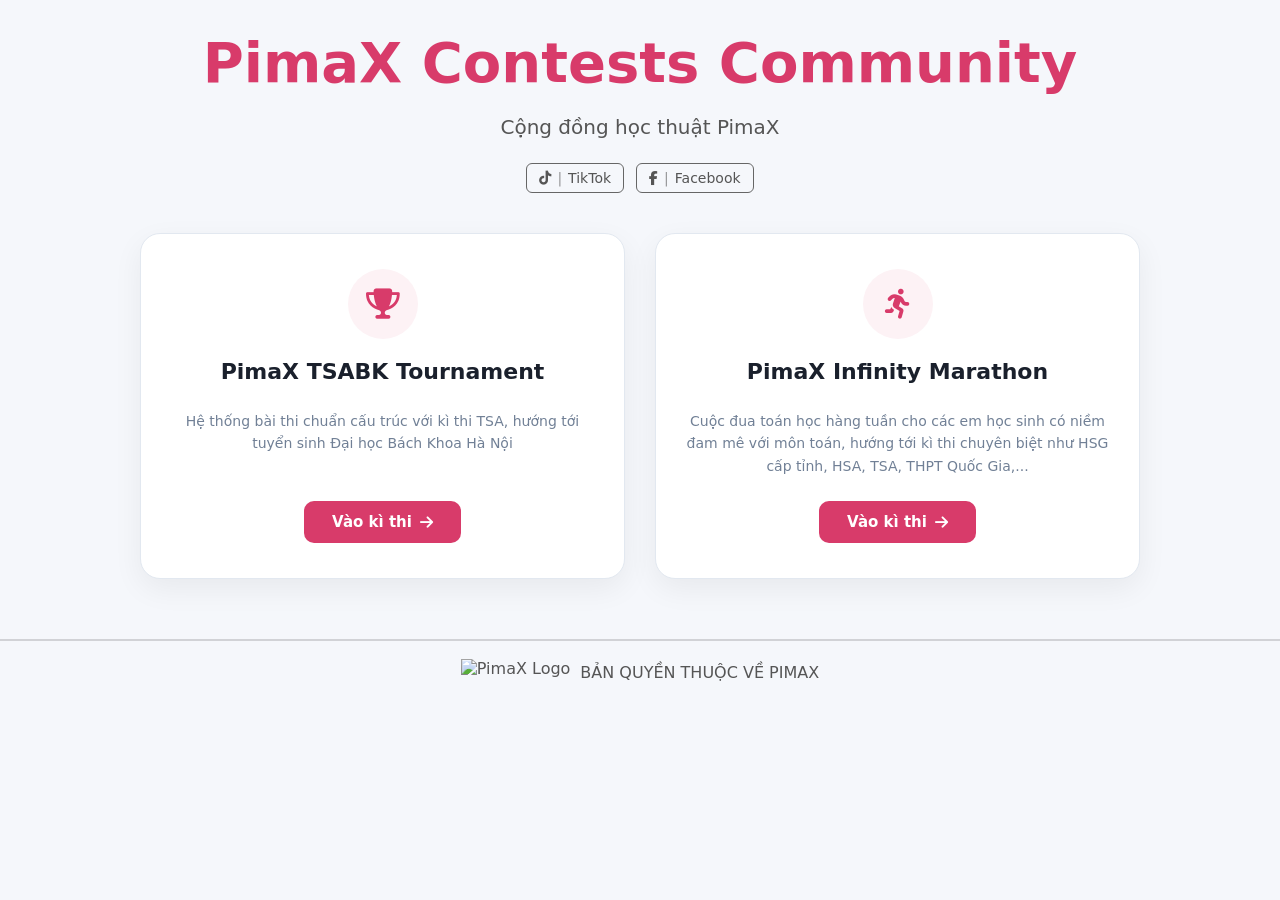
==== commit aa3cb0e0: "Update index.html" ====
--- a/index.html
+++ b/index.html
@@ -3,7 +3,7 @@
 <head>
   <meta charset="UTF-8">
   <meta name="viewport" content="width=device-width, initial-scale=1.0">
-  <title>PIMAX CONTEST HUB</title>
+  <title>PIMAX CONTESTS COMMUNITY</title>
   <link rel="stylesheet" href="https://cdnjs.cloudflare.com/ajax/libs/font-awesome/6.5.1/css/all.min.css">
   <link rel="stylesheet" href="assets/css/style.css">
   <link rel="icon" href="logo1.ico">
@@ -86,12 +86,12 @@
 
     <section class="hero">
       <h1>
-        <a href="index.html" class="hero-title-link">
-          PimaX Contest Hub
+        <a href="https://pimaxpro.github.io/contests" class="hero-title-link">
+          PimaX Contests Community
         </a>
       </h1>
       <p class="hero-sub">
-        Hệ thống Quản lý Kì thi & Luyện tập Toán học trực tuyến
+        Cộng đồng học thuật PimaX
       </p>
 
       <div class="social-wrapper">
@@ -119,7 +119,7 @@
             <i class="fa-solid fa-trophy"></i>
           </div>
           <h2>PimaX TSABK Tournament</h2>
-          <p>Kì thi Tư duy Toán học, Luyện thi TSA & Giải quyết bài toán chuyên sâu theo từng mùa chặng Fall, Winter, Spring, Summer.</p>
+          <p>Hệ thống bài thi chuẩn cấu trúc với kì thi TSA, hướng tới tuyển sinh Đại học Bách Khoa Hà Nội</p>
           <a href="Tournament.html" class="portal-btn">
             <span>Vào kì thi</span>
             <i class="fa-solid fa-arrow-right"></i>
@@ -132,7 +132,7 @@
             <i class="fa-solid fa-person-running"></i>
           </div>
           <h2>PimaX Infinity Marathon</h2>
-          <p>Chuỗi rèn luyện Toán học Marathon hàng tuần. Cập nhật liên tục đề thi, lời giải chi tiết và Bảng xếp hạng thi đua.</p>
+          <p>Cuộc đua toán học hàng tuần cho các em học sinh có niềm đam mê với môn toán, hướng tới kì thi chuyên biệt như HSG cấp tỉnh, HSA, TSA, THPT Quốc Gia,...</p>
           <a href="Marathon.html" class="portal-btn">
             <span>Vào kì thi</span>
             <i class="fa-solid fa-arrow-right"></i>
--- a/assets/css/style.css
+++ b/assets/css/style.css
@@ -37,12 +37,13 @@
 }
 
 .hero-title-link {
-  color: #d83b6a;
+  color: var(--accent-color);
   text-decoration: none;
+  transition: color 0.2s ease;
 }
 
 .hero-title-link:hover {
-  color: #c02f5c;
+  opacity: 0.85;
 }
 
 .hero-sub {
@@ -120,7 +121,7 @@
 }
 
 .sidebar-header h2 i {
-  color: #d83b6a;
+  color: var(--accent-color);
 }
 
 .tree-menu {
@@ -169,7 +170,7 @@
 .year-title:hover, 
 .stage-title:hover {
   background: #edf2f7 !important;
-  color: #d83b6a;
+  color: var(--accent-color);
 }
 
 .exam-list {
@@ -180,18 +181,27 @@
 
 .exam-item:hover {
   background: #f3f4f6 !important;
-  color: #d83b6a;
-}
-
-/* Khi active bài thi */
-.exam-item.active {
-  background: #d83b6a !important;
-  color: #ffffff;
+  color: var(--accent-color);
+}
+
+/* Khi active bài thi hoặc active thẻ chọn kì thi */
+.exam-item.active,
+.active-contest {
+  background: var(--accent-color) !important;
+  color: #ffffff !important;
   font-weight: 600;
 }
 
-.exam-item.active i {
-  color: #ffffff;
+.exam-item.active i,
+.active-contest i {
+  color: #ffffff !important;
+}
+
+/* TẮT HIỆU ỨNG HOVER KHI ĐANG Ở TRANG KÌ THI HIỆN TẠI */
+.active-contest:hover {
+  background: var(--accent-color) !important;
+  color: #ffffff !important;
+  cursor: default;
 }
 
 .toggle-icon {
@@ -225,7 +235,7 @@
 
 .preview-title-row .doc-icon {
   font-size: 34px;
-  color: #d83b6a;
+  color: var(--accent-color);
   flex-shrink: 0;
   line-height: 1;
 }
@@ -254,7 +264,7 @@
 }
 
 .meta-icon {
-  color: #d83b6a;
+  color: var(--accent-color);
   font-size: 14px;
 }
 
@@ -298,12 +308,12 @@
 .week-btn:active {
   transform: scale(0.95);
   background: #fdf2f5;
-  border-color: #d83b6a;
-  color: #d83b6a;
+  border-color: var(--accent-color);
+  color: var(--accent-color);
 }
 
 .week-btn:active i {
-  color: #d83b6a;
+  color: var(--accent-color);
 }
 
 /* DRIVE IFRAME CONTAINER */
@@ -353,7 +363,7 @@
   border-radius: 50%;
   border: 1px solid #e2e8f0;
   background: #ffffff;
-  color: #d83b6a;
+  color: var(--accent-color);
   display: inline-flex;
   align-items: center;
   justify-content: center;
@@ -365,9 +375,9 @@
 }
 
 .side-share-btn:hover {
-  background: #d83b6a;
+  background: var(--accent-color);
   color: #ffffff;
-  border-color: #d83b6a;
+  border-color: var(--accent-color);
   transform: scale(1.08);
   box-shadow: 0 6px 16px rgba(216, 59, 106, 0.3);
 }
@@ -439,6 +449,78 @@
   width: auto;
 }
 
+/* ==========================================
+   THEME RIÊNG CHO PIMAX INFINITY MARATHON (#4080D6)
+========================================== */
+body.theme-marathon {
+  --accent-color: #4080D6;
+}
+
+body.theme-marathon .hero-title-link,
+body.theme-marathon .sidebar-header h2 i,
+body.theme-marathon .preview-title-row .doc-icon,
+body.theme-marathon .meta-icon {
+  color: #4080D6 !important;
+}
+
+body.theme-marathon .social-card:hover {
+  background-color: #4080D6 !important;
+  border-color: #4080D6 !important;
+  color: #ffffff !important;
+}
+
+body.theme-marathon .year-title:hover, 
+body.theme-marathon .stage-title:hover,
+body.theme-marathon .exam-item:hover {
+  color: #4080D6 !important;
+}
+
+body.theme-marathon .exam-item.active,
+body.theme-marathon .active-contest {
+  background: #4080D6 !important;
+  color: #ffffff !important;
+}
+
+body.theme-marathon .exam-item.active i,
+body.theme-marathon .active-contest i {
+  color: #ffffff !important;
+}
+
+/* TẮT HOVER KHI ĐANG Ở MARATHON */
+body.theme-marathon .active-contest:hover {
+  background: #4080D6 !important;
+  color: #ffffff !important;
+  cursor: default;
+}
+
+body.theme-marathon .week-btn:active {
+  background: #eff6ff !important;
+  border-color: #4080D6 !important;
+  color: #4080D6 !important;
+}
+
+body.theme-marathon .week-btn:active i {
+  color: #4080D6 !important;
+}
+
+body.theme-marathon .side-share-btn {
+  color: #4080D6 !important;
+}
+
+body.theme-marathon .side-share-btn:hover {
+  background: #4080D6 !important;
+  border-color: #4080D6 !important;
+  color: #ffffff !important;
+  box-shadow: 0 6px 16px rgba(64, 128, 214, 0.35) !important;
+}
+
+body.theme-marathon .side-share-btn:active {
+  background: #2b62ab !important;
+  border-color: #2b62ab !important;
+  color: #ffffff !important;
+  box-shadow: 0 2px 6px rgba(43, 98, 171, 0.4) !important;
+}
+
 @media (max-width: 992px) {
   .layout-2col {
     flex-direction: column;
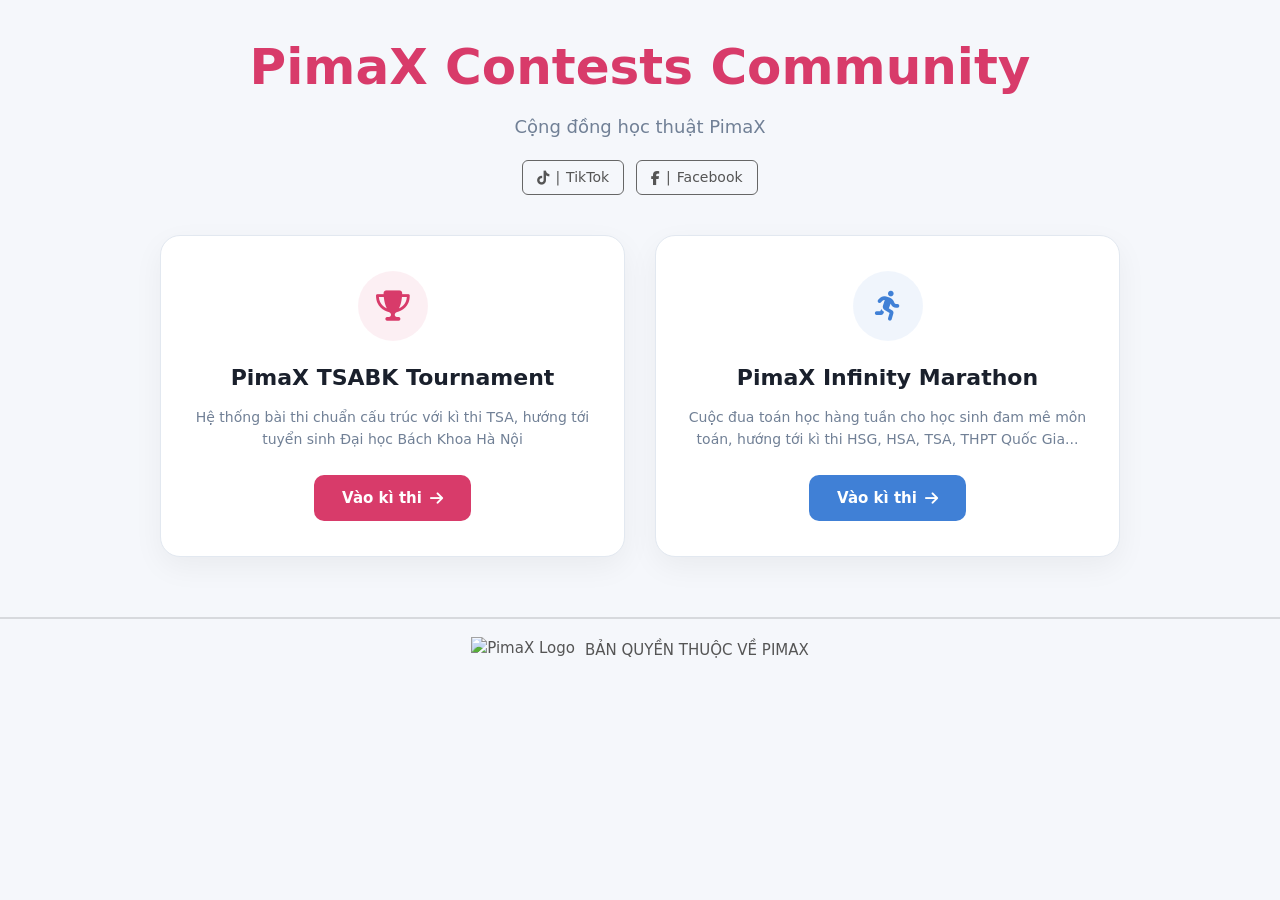
==== commit d82f59e6: "Refactor index.html for PimaX contests page Updated the HTML structure and content for the PimaX con" ====
--- a/index.html
+++ b/index.html
@@ -7,150 +7,40 @@
   <link rel="stylesheet" href="https://cdnjs.cloudflare.com/ajax/libs/font-awesome/6.5.1/css/all.min.css">
   <link rel="stylesheet" href="assets/css/style.css">
   <link rel="icon" href="logo1.ico">
-  <style>
-    /* CSS dành riêng cho trang điều hướng Cổng Kì Thi */
-    .portal-container {
-      max-width: 1000px;
-      margin: 40px auto;
-      padding: 0 20px;
-    }
-    .portal-grid {
-      display: grid;
-      grid-template-columns: repeat(auto-fit, minmax(320px, 1fr));
-      gap: 30px;
-      margin-top: 40px;
-    }
-    .portal-card {
-      background: #ffffff;
-      border-radius: 20px;
-      padding: 35px 25px;
-      box-shadow: 0 10px 30px rgba(0,0,0,0.06);
-      border: 1px solid #e2e8f0;
-      text-align: center;
-      transition: all 0.3s ease;
-      display: flex;
-      flex-direction: column;
-      align-items: center;
-    }
-    .portal-card:hover {
-      transform: translateY(-8px);
-      box-shadow: 0 15px 35px rgba(216, 59, 106, 0.15);
-      border-color: #d83b6a;
-    }
-    .portal-icon {
-      width: 70px;
-      height: 70px;
-      border-radius: 50%;
-      background: #fdf2f5;
-      color: #d83b6a;
-      display: flex;
-      align-items: center;
-      justify-content: center;
-      font-size: 30px;
-      margin-bottom: 20px;
-    }
-    .portal-card h2 {
-      font-size: 22px;
-      font-weight: 800;
-      color: #1a202c;
-      margin-bottom: 12px;
-    }
-    .portal-card p {
-      font-size: 14px;
-      color: #718096;
-      line-height: 1.6;
-      margin-bottom: 24px;
-      flex-grow: 1;
-    }
-    .portal-btn {
-      display: inline-flex;
-      align-items: center;
-      gap: 8px;
-      padding: 12px 28px;
-      border-radius: 10px;
-      background: #d83b6a;
-      color: #ffffff;
-      font-weight: 600;
-      font-size: 15px;
-      transition: all 0.2s ease;
-    }
-    .portal-btn:hover {
-      background: #b82650;
-      transform: scale(1.03);
-    }
-  </style>
 </head>
 <body>
 
   <div id="page-content">
-
     <section class="hero">
-      <h1>
-        <a href="https://pimaxpro.github.io/contests" class="hero-title-link">
-          PimaX Contests Community
-        </a>
-      </h1>
-      <p class="hero-sub">
-        Cộng đồng học thuật PimaX
-      </p>
+      <h1><a href="https://pimaxpro.github.io/contests" class="hero-title-link">PimaX Contests Community</a></h1>
+      <p class="hero-sub">Cộng đồng học thuật PimaX</p>
 
       <div class="social-wrapper">
-        <a href="https://www.tiktok.com/@pimaxghettoan" target="_blank" rel="noopener" class="social-card" aria-label="TikTok">
-          <i class="fa-brands fa-tiktok"></i>
-          <span class="divider">|</span>
-          <span class="label">TikTok</span>
-        </a>
-
-        <a href="https://www.facebook.com/PimaXPro" target="_blank" rel="noopener" class="social-card" aria-label="Facebook">
-          <i class="fa-brands fa-facebook-f"></i>
-          <span class="divider">|</span>
-          <span class="label">Facebook</span>
-        </a>
+        <a href="https://www.tiktok.com/@pimaxghettoan" target="_blank" rel="noopener" class="social-card"><i class="fa-brands fa-tiktok"></i> <span class="divider">|</span> TikTok</a>
+        <a href="https://www.facebook.com/PimaXPro" target="_blank" rel="noopener" class="social-card"><i class="fa-brands fa-facebook-f"></i> <span class="divider">|</span> Facebook</a>
       </div>
     </section>
 
-    <!-- CỔNG CHỌN KÌ THI -->
     <main class="portal-container">
       <div class="portal-grid">
-        
-        <!-- CARD 1: TSABK TOURNAMENT -->
         <div class="portal-card">
-          <div class="portal-icon">
-            <i class="fa-solid fa-trophy"></i>
-          </div>
+          <div class="portal-icon"><i class="fa-solid fa-trophy"></i></div>
           <h2>PimaX TSABK Tournament</h2>
           <p>Hệ thống bài thi chuẩn cấu trúc với kì thi TSA, hướng tới tuyển sinh Đại học Bách Khoa Hà Nội</p>
-          <a href="Tournament.html" class="portal-btn">
-            <span>Vào kì thi</span>
-            <i class="fa-solid fa-arrow-right"></i>
-          </a>
+          <a href="Tournament.html" class="portal-btn"><span>Vào kì thi</span> <i class="fa-solid fa-arrow-right"></i></a>
         </div>
 
-        <!-- CARD 2: INFINITY MARATHON -->
-        <div class="portal-card">
-          <div class="portal-icon">
-            <i class="fa-solid fa-person-running"></i>
-          </div>
+        <div class="portal-card card-marathon">
+          <div class="portal-icon"><i class="fa-solid fa-person-running"></i></div>
           <h2>PimaX Infinity Marathon</h2>
-          <p>Cuộc đua toán học hàng tuần cho các em học sinh có niềm đam mê với môn toán, hướng tới kì thi chuyên biệt như HSG cấp tỉnh, HSA, TSA, THPT Quốc Gia,...</p>
-          <a href="Marathon.html" class="portal-btn">
-            <span>Vào kì thi</span>
-            <i class="fa-solid fa-arrow-right"></i>
-          </a>
+          <p>Cuộc đua toán học hàng tuần cho học sinh đam mê môn toán, hướng tới kì thi HSG, HSA, TSA, THPT Quốc Gia...</p>
+          <a href="Marathon.html" class="portal-btn"><span>Vào kì thi</span> <i class="fa-solid fa-arrow-right"></i></a>
         </div>
-
       </div>
     </main>
-
   </div>
 
-  <footer class="site-footer">
-    <hr class="footer-divider">
-    <div class="footer-content">
-      <img src="assets/logo1.svg" alt="PimaX Logo" class="footer-logo">
-      <span class="footer-text">BẢN QUYỀN THUỘC VỀ PIMAX</span>
-    </div>
-  </footer>
-
+  <script src="assets/js/modules/ui-components.js"></script>
+  <script>document.addEventListener('DOMContentLoaded', () => window.UIComponentsModule.init());</script>
 </body>
 </html>
--- a/assets/css/style.css
+++ b/assets/css/style.css
@@ -1,19 +1,36 @@
-/* ===============================
-   BASE & VARIABLES
-================================ */
+/* =========================================================
+   1. SYSTEM VARIABLES & THEMES
+========================================================= */
 :root {
-  --accent-color: #D83B6A;
+  --accent-color: #D83B6A;       /* Mặc định: Pink (Tournament) */
+  --accent-hover: #b82650;
+  --bg-color: #f5f7fb;
+  --text-main: #1a202c;
+  --text-sub: #718096;
+  --card-bg: #ffffff;
+  --border-color: #e2e8f0;
+}
+
+/* Theme riêng cho Marathon (Chỉ cần đổi biến màu) */
+body.theme-marathon {
+  --accent-color: #4080D6;       /* Blue (Marathon) */
+  --accent-hover: #2b62ab;
+}
+
+/* =========================================================
+   2. BASE RESET & TYPOGRAPHY
+========================================================= */
+* {
+  box-sizing: border-box;
+  margin: 0;
+  padding: 0;
 }
 
 body {
-  margin: 0;
-  font-family: system-ui, -apple-system, "Segoe UI", Arial, sans-serif;
-  background: #f5f7fb;
-  color: #222;
-}
-
-h1, h2, h3 {
-  margin: 0 0 12px;
+  font-family: system-ui, -apple-system, "Segoe UI", Roboto, sans-serif;
+  background-color: var(--bg-color);
+  color: var(--text-main);
+  line-height: 1.5;
 }
 
 a {
@@ -21,25 +38,25 @@
   color: inherit;
 }
 
-/* ===============================
-   HERO HEADER BANNER
-================================ */
+/* =========================================================
+   3. SHARED HERO HEADER (Dùng chung 3 trang)
+========================================================= */
 .hero {
   max-width: 900px;
   margin: 30px auto 40px;
   text-align: center;
+  padding: 0 20px;
 }
 
 .hero h1 {
-  font-size: 56px;
+  font-size: 50px;
   font-weight: 900;
-  margin-bottom: 10px;
+  margin-bottom: 8px;
 }
 
 .hero-title-link {
   color: var(--accent-color);
-  text-decoration: none;
-  transition: color 0.2s ease;
+  transition: opacity 0.2s ease;
 }
 
 .hero-title-link:hover {
@@ -47,9 +64,9 @@
 }
 
 .hero-sub {
-  font-size: 20px;
-  color: #555;
-  margin-bottom: 24px;
+  font-size: 18px;
+  color: var(--text-sub);
+  margin-bottom: 20px;
 }
 
 .social-wrapper {
@@ -62,29 +79,115 @@
   display: inline-flex;
   align-items: center;
   gap: 6px;
-  padding: 6px 12px;
+  padding: 6px 14px;
   border: 1px solid #666;
   border-radius: 6px;
   color: #555;
-  background: transparent;
   font-size: 14px;
   font-weight: 500;
   transition: all 0.2s ease;
 }
 
-.social-card .divider {
-  opacity: 0.6;
-}
-
 .social-card:hover {
   background-color: var(--accent-color);
-  color: #fff;
+  color: #ffffff;
   border-color: var(--accent-color);
 }
 
-/* ==========================================
-   BỐ CỤC 2 CỘT CHO TRANG CHỦ
-========================================== */
+/* =========================================================
+   4. PORTAL GRID (Trang index.html)
+========================================================= */
+.portal-container {
+  max-width: 1000px;
+  margin: 20px auto 60px;
+  padding: 0 20px;
+}
+
+.portal-grid {
+  display: grid;
+  grid-template-columns: repeat(auto-fit, minmax(320px, 1fr));
+  gap: 30px;
+}
+
+.portal-card {
+  background: var(--card-bg);
+  border-radius: 20px;
+  padding: 35px 25px;
+  box-shadow: 0 10px 30px rgba(0,0,0,0.05);
+  border: 1px solid var(--border-color);
+  text-align: center;
+  display: flex;
+  flex-direction: column;
+  align-items: center;
+  transition: all 0.3s ease;
+}
+
+.portal-card:hover {
+  transform: translateY(-8px);
+  box-shadow: 0 15px 35px rgba(0,0,0,0.1);
+  border-color: var(--accent-color);
+}
+
+.portal-icon {
+  width: 70px;
+  height: 70px;
+  border-radius: 50%;
+  background: rgba(216, 59, 106, 0.08);
+  color: var(--accent-color);
+  display: flex;
+  align-items: center;
+  justify-content: center;
+  font-size: 30px;
+  margin-bottom: 20px;
+}
+
+.portal-card.card-marathon .portal-icon {
+  background: rgba(64, 128, 214, 0.08);
+  color: #4080D6;
+}
+
+.portal-card h2 {
+  font-size: 22px;
+  font-weight: 800;
+  margin-bottom: 12px;
+}
+
+.portal-card p {
+  font-size: 14px;
+  color: var(--text-sub);
+  line-height: 1.6;
+  margin-bottom: 24px;
+  flex-grow: 1;
+}
+
+.portal-btn {
+  display: inline-flex;
+  align-items: center;
+  gap: 8px;
+  padding: 12px 28px;
+  border-radius: 10px;
+  background: var(--accent-color);
+  color: #ffffff;
+  font-weight: 600;
+  font-size: 15px;
+  transition: all 0.2s ease;
+}
+
+.portal-btn:hover {
+  background: var(--accent-hover);
+  transform: scale(1.03);
+}
+
+.portal-card.card-marathon .portal-btn {
+  background: #4080D6;
+}
+.portal-card.card-marathon .portal-btn:hover {
+  background: #2b62ab;
+}
+
+/* =========================================================
+   5. BỐ CỤC 2 CỘT (Tournament & Marathon)
+========================================================= */
 .layout-2col {
   display: flex;
   gap: 24px;
@@ -94,14 +197,13 @@
   min-height: calc(100vh - 120px);
 }
 
-/* CỘT TRÁI: SIDEBAR CỐ ĐỊNH */
 .sidebar-exams {
   width: 320px;
   flex-shrink: 0;
-  background: #ffffff;
+  background: var(--card-bg);
   border-radius: 16px;
   padding: 20px;
-  box-shadow: 0 4px 18px rgba(0, 0, 0, 0.08);
+  box-shadow: 0 4px 18px rgba(0, 0, 0, 0.06);
   position: sticky;
   top: 20px;
   height: fit-content;
@@ -124,16 +226,8 @@
   color: var(--accent-color);
 }
 
-.tree-menu {
-  display: flex;
-  flex-direction: column;
-  gap: 8px;
-}
-
-/* BOX CỘT TRÁI (NĂM HỌC + CHẶNG) */
-.year-title, 
-.stage-title, 
-.exam-item {
+/* Cây danh mục bài thi */
+.year-title, .stage-title, .exam-item {
   display: flex;
   align-items: center;
   gap: 8px;
@@ -146,135 +240,46 @@
   user-select: none;
 }
 
-.year-title {
-  font-size: 15px;
-  font-weight: 700;
-}
-
-/* TÊN CHẶNG: BỎ IN ĐẬM */
-.stage-title {
-  font-size: 14px;
-  margin-left: 10px;
-  margin-top: 4px;
-  font-weight: normal !important;
-}
-
-.exam-item {
-  background: transparent !important;
-  padding: 9px 12px;
-  font-size: 14px;
-  margin-bottom: 4px;
-  font-weight: 500;
-}
-
-.year-title:hover, 
-.stage-title:hover {
+.year-title { font-size: 15px; font-weight: 700; }
+.stage-title { font-size: 14px; margin-left: 10px; margin-top: 4px; font-weight: normal !important; }
+.exam-item { background: transparent !important; padding: 9px 12px; font-size: 14px; margin-bottom: 4px; font-weight: 500; }
+
+.year-title:hover, .stage-title:hover, .exam-item:hover {
   background: #edf2f7 !important;
   color: var(--accent-color);
 }
 
-.exam-list {
-  list-style: none;
-  padding-left: 20px;
-  margin: 6px 0;
-}
-
-.exam-item:hover {
-  background: #f3f4f6 !important;
-  color: var(--accent-color);
-}
-
-/* Khi active bài thi hoặc active thẻ chọn kì thi */
-.exam-item.active,
-.active-contest {
+.exam-list { list-style: none; padding-left: 20px; margin: 6px 0; }
+
+.exam-item.active, .active-contest {
   background: var(--accent-color) !important;
   color: #ffffff !important;
   font-weight: 600;
 }
 
-.exam-item.active i,
-.active-contest i {
-  color: #ffffff !important;
-}
-
-/* TẮT HIỆU ỨNG HOVER KHI ĐANG Ở TRANG KÌ THI HIỆN TẠI */
-.active-contest:hover {
-  background: var(--accent-color) !important;
-  color: #ffffff !important;
-  cursor: default;
-}
-
-.toggle-icon {
-  font-size: 12px;
-  width: 14px;
-  color: #718096;
-}
-
-/* CỘT PHẢI: XEM TRƯỚC FILE DRIVE */
+.exam-item.active i, .active-contest i { color: #ffffff !important; }
+.toggle-icon { font-size: 12px; width: 14px; color: #718096; }
+
+/* Khu vực Preview */
 .preview-area {
   flex-grow: 1;
-  background: #ffffff;
+  background: var(--card-bg);
   border-radius: 16px;
   padding: 24px;
-  box-shadow: 0 4px 18px rgba(0, 0, 0, 0.08);
+  box-shadow: 0 4px 18px rgba(0, 0, 0, 0.06);
   display: flex;
   flex-direction: column;
 }
 
-.preview-header {
-  margin-bottom: 16px;
-}
-
-/* TIÊU ĐỀ NẰM TRÊN CÙNG HÀNG VỚI ICON */
-.preview-title-row {
-  display: flex;
-  align-items: center;
-  gap: 12px;
-  margin-bottom: 10px;
-}
-
-.preview-title-row .doc-icon {
-  font-size: 34px;
-  color: var(--accent-color);
-  flex-shrink: 0;
-  line-height: 1;
-}
-
-.preview-title-row h1 {
-  font-size: 24px;
-  font-weight: 800;
-  color: #1a202c;
-  margin: 0;
-  line-height: 1.2;
-}
-
-.preview-meta-row {
-  display: flex;
-  align-items: center;
-  gap: 20px;
-  flex-wrap: wrap;
-}
-
-.meta-item {
-  display: flex;
-  align-items: center;
-  gap: 6px;
-  font-size: 15px;
-  color: #718096;
-}
-
-.meta-icon {
-  color: var(--accent-color);
-  font-size: 14px;
-}
-
-.week-buttons {
-  margin-left: auto;
-  display: flex;
-  gap: 8px;
-  align-items: center;
-}
-
+.preview-header { margin-bottom: 16px; }
+.preview-title-row { display: flex; align-items: center; gap: 12px; margin-bottom: 10px; }
+.preview-title-row .doc-icon { font-size: 34px; color: var(--accent-color); line-height: 1; }
+.preview-title-row h1 { font-size: 24px; font-weight: 800; color: #1a202c; }
+.preview-meta-row { display: flex; align-items: center; gap: 20px; flex-wrap: wrap; }
+.meta-item { display: flex; align-items: center; gap: 6px; font-size: 15px; color: var(--text-sub); }
+.meta-icon { color: var(--accent-color); font-size: 14px; }
+
+.week-buttons { margin-left: auto; display: flex; gap: 8px; align-items: center; }
 .week-btn {
   display: inline-flex;
   align-items: center;
@@ -282,41 +287,19 @@
   gap: 6px;
   width: 95px;
   height: 32px;
-  box-sizing: border-box;
   border-radius: 6px;
   background: #ffffff;
-  border: 1px solid #e2e8f0;
+  border: 1px solid var(--border-color);
   color: #4a5568;
+  font-size: 12px;
   font-weight: 500;
-  font-size: 12px;
-  box-shadow: 0 1px 2px rgba(0,0,0,0.03);
   transition: all 0.15s ease;
 }
 
-.week-btn i {
-  font-size: 11px;
-  color: #718096;
-}
-
-.week-btn:hover {
-  background: #ffffff;
-  border-color: #cbd5e0;
-  color: #1a202c;
-  box-shadow: 0 2px 5px rgba(0,0,0,0.06);
-}
-
-.week-btn:active {
-  transform: scale(0.95);
-  background: #fdf2f5;
-  border-color: var(--accent-color);
-  color: var(--accent-color);
-}
-
-.week-btn:active i {
-  color: var(--accent-color);
-}
-
-/* DRIVE IFRAME CONTAINER */
+.week-btn:hover { border-color: #cbd5e0; color: #1a202c; box-shadow: 0 2px 5px rgba(0,0,0,0.06); }
+.week-btn:active { transform: scale(0.95); background: #fdf2f5; border-color: var(--accent-color); color: var(--accent-color); }
+
+/* Khung Drive Viewer */
 .drive-iframe-container {
   position: relative;
   flex-grow: 1;
@@ -324,44 +307,19 @@
   min-height: 75vh;
   border-radius: 12px;
   overflow: hidden;
-  border: 1px solid #e5e7eb;
-}
-
-.drive-iframe-container iframe {
-  width: 100%;
-  height: 100%;
-  min-height: 75vh;
-  border: none;
-}
-
-/* LỚP PHỦ CHE GÓC TRÊN BÊN PHẢI ĐỂ VÔ HIỆU HÓA NÚT "POP-OUT" MẶC ĐỊNH CỦA IFRAME DRIVE */
-.iframe-overlay-cover {
-  position: absolute;
-  top: 0;
-  right: 0;
-  width: 65px;
-  height: 65px;
-  z-index: 15;
-  background: transparent;
-  cursor: default;
-}
-
-/* BỘ 3 NÚT TƯƠNG TÁC (COPY LINK / FB SHARE / DRIVE LINK) */
-.side-share-actions {
-  position: absolute;
-  top: 15px;
-  right: 15px;
-  display: flex;
-  flex-direction: column;
-  gap: 10px;
-  z-index: 20;
-}
-
+  border: 1px solid var(--border-color);
+}
+
+.drive-iframe-container iframe { width: 100%; height: 100%; min-height: 75vh; border: none; }
+.iframe-overlay-cover { position: absolute; top: 0; right: 0; width: 65px; height: 65px; z-index: 15; }
+
+/* Nút Share Nổi */
+.side-share-actions { position: absolute; top: 15px; right: 15px; display: flex; flex-direction: column; gap: 10px; z-index: 20; }
 .side-share-btn {
   width: 38px;
   height: 38px;
   border-radius: 50%;
-  border: 1px solid #e2e8f0;
+  border: 1px solid var(--border-color);
   background: #ffffff;
   color: var(--accent-color);
   display: inline-flex;
@@ -369,28 +327,15 @@
   justify-content: center;
   font-size: 15px;
   cursor: pointer;
-  box-shadow: 0 4px 12px rgba(0, 0, 0, 0.12);
+  box-shadow: 0 4px 12px rgba(0,0,0,0.1);
   transition: all 0.15s ease;
-  text-decoration: none;
-}
-
-.side-share-btn:hover {
-  background: var(--accent-color);
-  color: #ffffff;
-  border-color: var(--accent-color);
-  transform: scale(1.08);
-  box-shadow: 0 6px 16px rgba(216, 59, 106, 0.3);
-}
-
-.side-share-btn:active {
-  transform: scale(0.92);
-  background: #b82650;
-  border-color: #b82650;
-  color: #ffffff;
-  box-shadow: 0 2px 6px rgba(184, 38, 80, 0.4);
-}
-
-/* THÔNG BÁO TOAST */
+}
+
+.side-share-btn:hover { background: var(--accent-color); color: #ffffff; border-color: var(--accent-color); transform: scale(1.08); }
+
+/* =========================================================
+   6. SHARED UI: TOAST & FOOTER (Dùng chung 3 trang)
+========================================================= */
 .toast-notification {
   position: fixed;
   bottom: 30px;
@@ -409,125 +354,18 @@
   pointer-events: none;
   transform: translateY(10px);
   transition: all 0.3s ease;
-  z-index: 9999;
-}
-
-.toast-notification.show {
-  opacity: 1;
-  pointer-events: auto;
-  transform: translateY(0);
-}
-
-.toast-notification i {
-  color: #48bb78;
-}
-
-/* FOOTER */
-.site-footer {
-  margin-top: 60px;
-  padding-bottom: 24px;
-}
-
-.footer-divider {
-  border: none;
-  height: 2px;
-  background: rgba(0, 0, 0, 0.15);
-  margin-bottom: 18px;
-}
-
-.footer-content {
-  display: flex;
-  align-items: center;
-  justify-content: center;
-  gap: 10px;
-  color: #555;
-  font-size: 16px;
-}
-
-.footer-logo {
-  height: 26px;
-  width: auto;
-}
-
-/* ==========================================
-   THEME RIÊNG CHO PIMAX INFINITY MARATHON (#4080D6)
-========================================== */
-body.theme-marathon {
-  --accent-color: #4080D6;
-}
-
-body.theme-marathon .hero-title-link,
-body.theme-marathon .sidebar-header h2 i,
-body.theme-marathon .preview-title-row .doc-icon,
-body.theme-marathon .meta-icon {
-  color: #4080D6 !important;
-}
-
-body.theme-marathon .social-card:hover {
-  background-color: #4080D6 !important;
-  border-color: #4080D6 !important;
-  color: #ffffff !important;
-}
-
-body.theme-marathon .year-title:hover, 
-body.theme-marathon .stage-title:hover,
-body.theme-marathon .exam-item:hover {
-  color: #4080D6 !important;
-}
-
-body.theme-marathon .exam-item.active,
-body.theme-marathon .active-contest {
-  background: #4080D6 !important;
-  color: #ffffff !important;
-}
-
-body.theme-marathon .exam-item.active i,
-body.theme-marathon .active-contest i {
-  color: #ffffff !important;
-}
-
-/* TẮT HOVER KHI ĐANG Ở MARATHON */
-body.theme-marathon .active-contest:hover {
-  background: #4080D6 !important;
-  color: #ffffff !important;
-  cursor: default;
-}
-
-body.theme-marathon .week-btn:active {
-  background: #eff6ff !important;
-  border-color: #4080D6 !important;
-  color: #4080D6 !important;
-}
-
-body.theme-marathon .week-btn:active i {
-  color: #4080D6 !important;
-}
-
-body.theme-marathon .side-share-btn {
-  color: #4080D6 !important;
-}
-
-body.theme-marathon .side-share-btn:hover {
-  background: #4080D6 !important;
-  border-color: #4080D6 !important;
-  color: #ffffff !important;
-  box-shadow: 0 6px 16px rgba(64, 128, 214, 0.35) !important;
-}
-
-body.theme-marathon .side-share-btn:active {
-  background: #2b62ab !important;
-  border-color: #2b62ab !important;
-  color: #ffffff !important;
-  box-shadow: 0 2px 6px rgba(43, 98, 171, 0.4) !important;
-}
+  z-index: 999999;
+}
+
+.toast-notification.show { opacity: 1; pointer-events: auto; transform: translateY(0); }
+.toast-notification i { color: #48bb78; }
+
+.site-footer { margin-top: 60px; padding-bottom: 24px; }
+.footer-divider { border: none; height: 2px; background: rgba(0, 0, 0, 0.12); margin-bottom: 18px; }
+.footer-content { display: flex; align-items: center; justify-content: center; gap: 10px; color: #555; font-size: 15px; }
+.footer-logo { height: 26px; width: auto; }
 
 @media (max-width: 992px) {
-  .layout-2col {
-    flex-direction: column;
-  }
-  .sidebar-exams {
-    width: 100%;
-    position: static;
-    max-height: none;
-  }
-}
+  .layout-2col { flex-direction: column; }
+  .sidebar-exams { width: 100%; position: static; max-height: none; }
+}
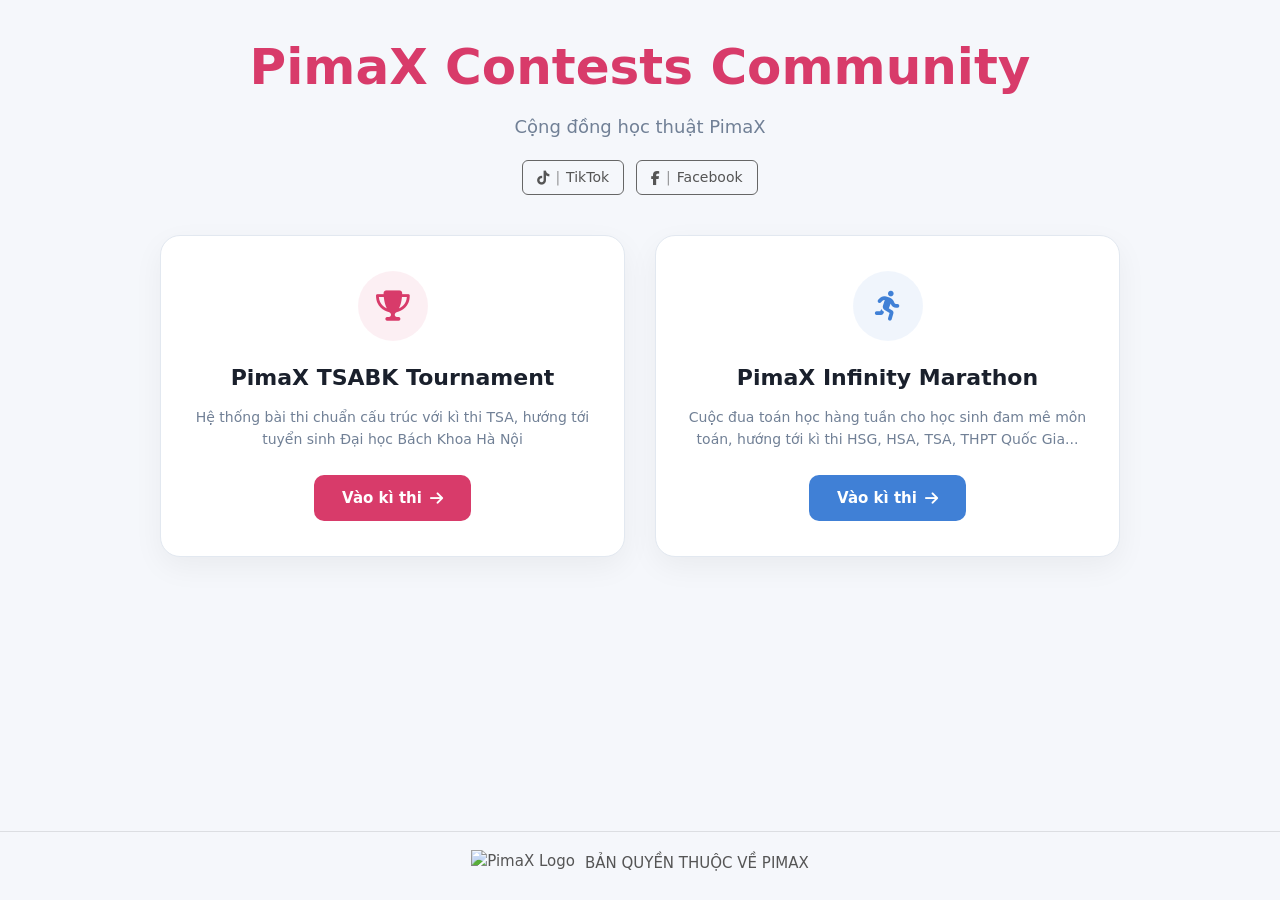
==== commit b5c8695c: "Update index.html" ====
--- a/index.html
+++ b/index.html
@@ -41,6 +41,10 @@
   </div>
 
   <script src="assets/js/modules/ui-components.js"></script>
-  <script>document.addEventListener('DOMContentLoaded', () => window.UIComponentsModule.init());</script>
+  <script>
+    document.addEventListener('DOMContentLoaded', () => {
+      if (window.UIComponentsModule) window.UIComponentsModule.init();
+    });
+  </script>
 </body>
 </html>
--- a/assets/css/style.css
+++ b/assets/css/style.css
@@ -11,19 +11,23 @@
   --border-color: #e2e8f0;
 }
 
-/* Theme riêng cho Marathon (Chỉ cần đổi biến màu) */
+/* Theme riêng cho Marathon (Blue) */
 body.theme-marathon {
   --accent-color: #4080D6;       /* Blue (Marathon) */
   --accent-hover: #2b62ab;
 }
 
 /* =========================================================
-   2. BASE RESET & TYPOGRAPHY
+   2. BASE RESET & STICKY FOOTER SETUP
 ========================================================= */
 * {
   box-sizing: border-box;
   margin: 0;
   padding: 0;
+}
+
+html, body {
+  height: 100%;
 }
 
 body {
@@ -31,6 +35,13 @@
   background-color: var(--bg-color);
   color: var(--text-main);
   line-height: 1.5;
+  display: flex;
+  flex-direction: column;
+  min-height: 100vh;
+}
+
+#page-content {
+  flex: 1 0 auto;
 }
 
 a {
@@ -39,7 +50,7 @@
 }
 
 /* =========================================================
-   3. SHARED HERO HEADER (Dùng chung 3 trang)
+   3. SHARED HERO HEADER
 ========================================================= */
 .hero {
   max-width: 900px;
@@ -88,6 +99,10 @@
   transition: all 0.2s ease;
 }
 
+.social-card .divider {
+  opacity: 0.6;
+}
+
 .social-card:hover {
   background-color: var(--accent-color);
   color: #ffffff;
@@ -194,9 +209,10 @@
   max-width: 1400px;
   margin: 30px auto;
   padding: 0 20px;
-  min-height: calc(100vh - 120px);
-}
-
+  min-height: calc(100vh - 200px);
+}
+
+/* Cột trái: Sidebar */
 .sidebar-exams {
   width: 320px;
   flex-shrink: 0;
@@ -260,7 +276,86 @@
 .exam-item.active i, .active-contest i { color: #ffffff !important; }
 .toggle-icon { font-size: 12px; width: 14px; color: #718096; }
 
-/* Khu vực Preview */
+/* Cụm 2 nút bấm nổi bật dưới Sidebar */
+.sidebar-actions {
+  margin-top: 20px;
+  padding-top: 16px;
+  border-top: 1px dashed var(--border-color);
+  display: flex;
+  flex-direction: column;
+  gap: 12px;
+}
+
+.sidebar-action-btn {
+  display: flex;
+  align-items: center;
+  gap: 12px;
+  padding: 12px 16px;
+  background-color: #f8f9fa;
+  color: var(--text-main);
+  border: 1.5px solid #e9ecef;
+  border-radius: 12px;
+  font-size: 14.5px;
+  font-weight: 600;
+  text-decoration: none;
+  transition: all 0.25s cubic-bezier(0.16, 1, 0.3, 1);
+  box-shadow: 0 2px 5px rgba(0, 0, 0, 0.02);
+  position: relative;
+  overflow: hidden;
+}
+
+.sidebar-action-btn > i:first-child {
+  font-size: 17px;
+  color: var(--accent-color);
+  transition: transform 0.25s ease, color 0.25s ease;
+}
+
+.sidebar-action-btn span {
+  flex-grow: 1;
+}
+
+.sidebar-action-btn .btn-arrow {
+  font-size: 11px;
+  color: #a0aec0;
+  transition: all 0.25s ease;
+}
+
+.sidebar-action-btn.btn-practice:hover {
+  background-color: #ffffff;
+  border-color: var(--accent-color);
+  color: var(--accent-color);
+  transform: translateY(-2px);
+  box-shadow: 0 6px 15px rgba(0, 0, 0, 0.08);
+}
+
+.sidebar-action-btn.btn-practice:hover .btn-arrow {
+  color: var(--accent-color);
+  transform: translate(2px, -2px);
+}
+
+.sidebar-action-btn.btn-course {
+  background-color: var(--accent-color);
+  color: #ffffff;
+  border-color: var(--accent-color);
+}
+
+.sidebar-action-btn.btn-course > i:first-child,
+.sidebar-action-btn.btn-course .btn-arrow {
+  color: #ffffff;
+}
+
+.sidebar-action-btn.btn-course:hover {
+  background-color: var(--accent-hover);
+  border-color: var(--accent-hover);
+  transform: translateY(-2px);
+  box-shadow: 0 8px 20px rgba(0, 0, 0, 0.15);
+}
+
+.sidebar-action-btn.btn-course:hover .btn-arrow {
+  transform: translate(2px, -2px);
+}
+
+/* Cột phải: Khung Preview */
 .preview-area {
   flex-grow: 1;
   background: var(--card-bg);
@@ -334,34 +429,51 @@
 .side-share-btn:hover { background: var(--accent-color); color: #ffffff; border-color: var(--accent-color); transform: scale(1.08); }
 
 /* =========================================================
-   6. SHARED UI: TOAST & FOOTER (Dùng chung 3 trang)
+   6. TOAST NOTIFICATION (TRÊN ĐỈNH MÀN HÌNH + CĂN GIỮA)
 ========================================================= */
 .toast-notification {
   position: fixed;
-  bottom: 30px;
-  right: 30px;
-  background: #2d3748;
-  color: #ffffff;
-  padding: 12px 20px;
-  border-radius: 8px;
-  font-size: 14px;
-  font-weight: 500;
-  box-shadow: 0 4px 12px rgba(0,0,0,0.15);
-  display: flex;
-  align-items: center;
-  gap: 8px;
+  top: 25px;
+  left: 50%;
+  transform: translate(-50%, -20px);
+  background: #ffffff;
+  color: var(--text-main);
+  padding: 12px 24px;
+  border-radius: 50px;
+  font-size: 14.5px;
+  font-weight: 600;
+  border: 1.5px solid var(--accent-color);
+  box-shadow: 0 10px 25px rgba(0, 0, 0, 0.12), 0 4px 10px rgba(0, 0, 0, 0.05);
+  display: flex;
+  align-items: center;
+  gap: 10px;
   opacity: 0;
   pointer-events: none;
-  transform: translateY(10px);
-  transition: all 0.3s ease;
+  transition: all 0.35s cubic-bezier(0.16, 1, 0.3, 1);
   z-index: 999999;
 }
 
-.toast-notification.show { opacity: 1; pointer-events: auto; transform: translateY(0); }
-.toast-notification i { color: #48bb78; }
-
-.site-footer { margin-top: 60px; padding-bottom: 24px; }
-.footer-divider { border: none; height: 2px; background: rgba(0, 0, 0, 0.12); margin-bottom: 18px; }
+.toast-notification.show {
+  opacity: 1;
+  pointer-events: auto;
+  transform: translate(-50%, 0);
+}
+
+.toast-notification i {
+  color: var(--accent-color);
+  font-size: 16px;
+}
+
+/* =========================================================
+   7. FOOTER (STICKY AT BOTTOM)
+========================================================= */
+.site-footer {
+  flex-shrink: 0;
+  margin-top: auto;
+  padding: 30px 0 24px;
+}
+
+.footer-divider { border: none; height: 1px; background: rgba(0, 0, 0, 0.1); margin-bottom: 18px; }
 .footer-content { display: flex; align-items: center; justify-content: center; gap: 10px; color: #555; font-size: 15px; }
 .footer-logo { height: 26px; width: auto; }
 
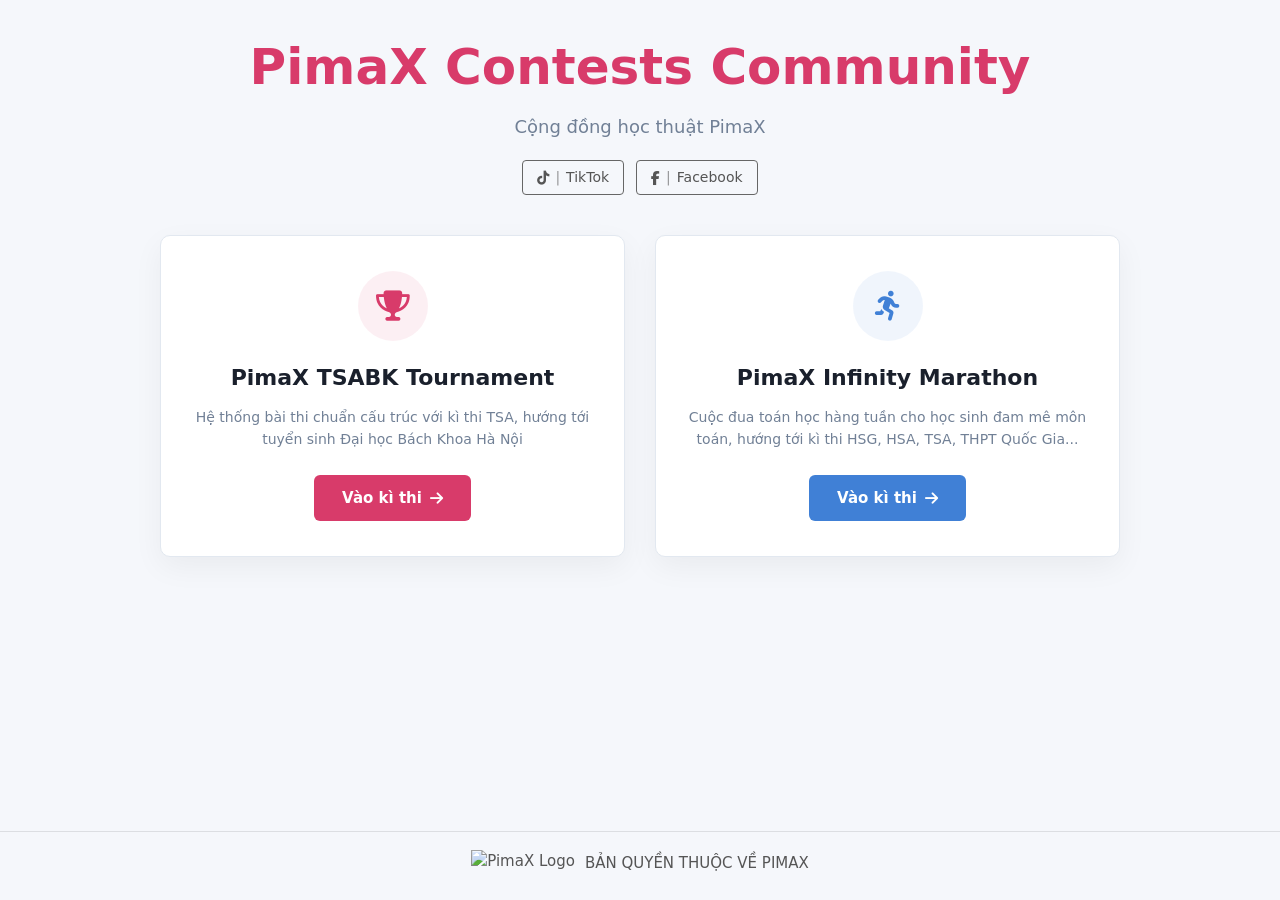
==== commit ddd12c9b: "Update index.html" ====
--- a/index.html
+++ b/index.html
@@ -27,14 +27,14 @@
           <div class="portal-icon"><i class="fa-solid fa-trophy"></i></div>
           <h2>PimaX TSABK Tournament</h2>
           <p>Hệ thống bài thi chuẩn cấu trúc với kì thi TSA, hướng tới tuyển sinh Đại học Bách Khoa Hà Nội</p>
-          <a href="Tournament.html" class="portal-btn"><span>Vào kì thi</span> <i class="fa-solid fa-arrow-right"></i></a>
+          <a href="contest.html?type=tournament" class="portal-btn"><span>Vào kì thi</span> <i class="fa-solid fa-arrow-right"></i></a>
         </div>
 
         <div class="portal-card card-marathon">
           <div class="portal-icon"><i class="fa-solid fa-person-running"></i></div>
           <h2>PimaX Infinity Marathon</h2>
           <p>Cuộc đua toán học hàng tuần cho học sinh đam mê môn toán, hướng tới kì thi HSG, HSA, TSA, THPT Quốc Gia...</p>
-          <a href="Marathon.html" class="portal-btn"><span>Vào kì thi</span> <i class="fa-solid fa-arrow-right"></i></a>
+          <a href="contest.html?type=marathon" class="portal-btn"><span>Vào kì thi</span> <i class="fa-solid fa-arrow-right"></i></a>
         </div>
       </div>
     </main>
--- a/assets/css/style.css
+++ b/assets/css/style.css
@@ -92,7 +92,7 @@
   gap: 6px;
   padding: 6px 14px;
   border: 1px solid #666;
-  border-radius: 6px;
+  border-radius: 4px;
   color: #555;
   font-size: 14px;
   font-weight: 500;
@@ -126,7 +126,7 @@
 
 .portal-card {
   background: var(--card-bg);
-  border-radius: 20px;
+  border-radius: 10px;
   padding: 35px 25px;
   box-shadow: 0 10px 30px rgba(0,0,0,0.05);
   border: 1px solid var(--border-color);
@@ -180,7 +180,7 @@
   align-items: center;
   gap: 8px;
   padding: 12px 28px;
-  border-radius: 10px;
+  border-radius: 6px;
   background: var(--accent-color);
   color: #ffffff;
   font-weight: 600;
@@ -212,19 +212,28 @@
   min-height: calc(100vh - 200px);
 }
 
-/* Cột trái: Sidebar */
-.sidebar-exams {
+/* Cột trái: Khung chứa Sidebar (Sticky) */
+.sidebar-column {
   width: 320px;
   flex-shrink: 0;
-  background: var(--card-bg);
-  border-radius: 16px;
-  padding: 20px;
-  box-shadow: 0 4px 18px rgba(0, 0, 0, 0.06);
+  display: flex;
+  flex-direction: column;
+  gap: 16px;
   position: sticky;
   top: 20px;
   height: fit-content;
   max-height: calc(100vh - 40px);
+}
+
+/* Box 1: Cây bài thi */
+.sidebar-exams-box {
+  background: var(--card-bg);
+  border-radius: 8px;
+  padding: 20px;
+  box-shadow: 0 4px 18px rgba(0, 0, 0, 0.06);
+  border: 1px solid var(--border-color);
   overflow-y: auto;
+  max-height: calc(100vh - 180px);
 }
 
 .sidebar-header h2 {
@@ -248,7 +257,7 @@
   align-items: center;
   gap: 8px;
   padding: 10px 12px;
-  border-radius: 8px;
+  border-radius: 5px;
   cursor: pointer;
   color: #2d3748;
   background: #f8f9fa !important;
@@ -276,11 +285,13 @@
 .exam-item.active i, .active-contest i { color: #ffffff !important; }
 .toggle-icon { font-size: 12px; width: 14px; color: #718096; }
 
-/* Cụm 2 nút bấm nổi bật dưới Sidebar */
-.sidebar-actions {
-  margin-top: 20px;
-  padding-top: 16px;
-  border-top: 1px dashed var(--border-color);
+/* Box 2: Box riêng biệt chứa 2 nút hành động dưới Sidebar */
+.sidebar-actions-box {
+  background: var(--card-bg);
+  border-radius: 8px;
+  padding: 16px;
+  box-shadow: 0 4px 18px rgba(0, 0, 0, 0.06);
+  border: 1px solid var(--border-color);
   display: flex;
   flex-direction: column;
   gap: 12px;
@@ -294,7 +305,7 @@
   background-color: #f8f9fa;
   color: var(--text-main);
   border: 1.5px solid #e9ecef;
-  border-radius: 12px;
+  border-radius: 6px;
   font-size: 14.5px;
   font-weight: 600;
   text-decoration: none;
@@ -359,9 +370,10 @@
 .preview-area {
   flex-grow: 1;
   background: var(--card-bg);
-  border-radius: 16px;
+  border-radius: 8px;
   padding: 24px;
   box-shadow: 0 4px 18px rgba(0, 0, 0, 0.06);
+  border: 1px solid var(--border-color);
   display: flex;
   flex-direction: column;
 }
@@ -380,15 +392,16 @@
   align-items: center;
   justify-content: center;
   gap: 6px;
-  width: 95px;
+  padding: 0 12px;
   height: 32px;
-  border-radius: 6px;
+  border-radius: 4px;
   background: #ffffff;
   border: 1px solid var(--border-color);
   color: #4a5568;
   font-size: 12px;
-  font-weight: 500;
+  font-weight: 600;
   transition: all 0.15s ease;
+  cursor: pointer;
 }
 
 .week-btn:hover { border-color: #cbd5e0; color: #1a202c; box-shadow: 0 2px 5px rgba(0,0,0,0.06); }
@@ -400,7 +413,7 @@
   flex-grow: 1;
   width: 100%;
   min-height: 75vh;
-  border-radius: 12px;
+  border-radius: 6px;
   overflow: hidden;
   border: 1px solid var(--border-color);
 }
@@ -429,7 +442,127 @@
 .side-share-btn:hover { background: var(--accent-color); color: #ffffff; border-color: var(--accent-color); transform: scale(1.08); }
 
 /* =========================================================
-   6. TOAST NOTIFICATION (TRÊN ĐỈNH MÀN HÌNH + CĂN GIỮA)
+   6. MODAL BẢNG ĐÁP ÁN (ANSWER SHEET MODAL)
+========================================================= */
+.answer-modal-overlay {
+  position: fixed;
+  top: 0;
+  left: 0;
+  width: 100vw;
+  height: 100vh;
+  background: rgba(15, 23, 42, 0.6);
+  backdrop-filter: blur(4px);
+  z-index: 99999;
+  display: flex;
+  align-items: center;
+  justify-content: center;
+  opacity: 0;
+  pointer-events: none;
+  transition: opacity 0.25s ease;
+}
+
+.answer-modal-overlay.show {
+  opacity: 1;
+  pointer-events: auto;
+}
+
+.answer-modal-card {
+  background: #ffffff;
+  width: 90%;
+  max-width: 650px;
+  max-height: 85vh;
+  border-radius: 10px;
+  box-shadow: 0 20px 40px rgba(0,0,0,0.2);
+  display: flex;
+  flex-direction: column;
+  overflow: hidden;
+  animation: modalSlideUp 0.3s ease;
+}
+
+@keyframes modalSlideUp {
+  from { transform: translateY(20px); opacity: 0; }
+  to { transform: translateY(0); opacity: 1; }
+}
+
+.answer-modal-header {
+  padding: 16px 20px;
+  border-bottom: 1px solid var(--border-color);
+  display: flex;
+  align-items: center;
+  justify-content: space-between;
+  background: #f8f9fa;
+}
+
+.answer-modal-header h3 {
+  margin: 0;
+  font-size: 17px;
+  color: var(--accent-color);
+  display: flex;
+  align-items: center;
+  gap: 8px;
+  font-weight: 800;
+}
+
+.answer-modal-close {
+  background: none;
+  border: none;
+  font-size: 24px;
+  color: #718096;
+  cursor: pointer;
+  padding: 0 6px;
+  line-height: 1;
+}
+
+.answer-modal-close:hover {
+  color: #1a202c;
+}
+
+.answer-modal-body {
+  padding: 20px;
+  overflow-y: auto;
+}
+
+.answer-grid {
+  display: grid;
+  grid-template-columns: repeat(auto-fill, minmax(105px, 1fr));
+  gap: 12px;
+}
+
+.answer-item {
+  background: #f8f9fa;
+  border: 1px solid var(--border-color);
+  border-radius: 6px;
+  padding: 8px;
+  text-align: center;
+}
+
+.answer-item .q-num {
+  font-size: 12px;
+  font-weight: 700;
+  color: var(--text-sub);
+  margin-bottom: 4px;
+  display: block;
+}
+
+.answer-item .q-val {
+  font-size: 15px;
+  font-weight: 800;
+  color: var(--accent-color);
+}
+
+.answer-item .tf-sub {
+  font-size: 12px;
+  font-weight: 600;
+  color: #2d3748;
+  display: flex;
+  justify-content: space-between;
+  padding: 2px 4px;
+  border-bottom: 1px dashed #e2e8f0;
+}
+.answer-item .tf-sub:last-child { border-bottom: none; }
+
+/* =========================================================
+   7. TOAST NOTIFICATION (TRÊN ĐỈNH MÀN HÌNH + CĂN GIỮA)
 ========================================================= */
 .toast-notification {
   position: fixed;
@@ -439,7 +572,7 @@
   background: #ffffff;
   color: var(--text-main);
   padding: 12px 24px;
-  border-radius: 50px;
+  border-radius: 25px;
   font-size: 14.5px;
   font-weight: 600;
   border: 1.5px solid var(--accent-color);
@@ -465,7 +598,7 @@
 }
 
 /* =========================================================
-   7. FOOTER (STICKY AT BOTTOM)
+   8. FOOTER (STICKY AT BOTTOM)
 ========================================================= */
 .site-footer {
   flex-shrink: 0;
@@ -479,5 +612,6 @@
 
 @media (max-width: 992px) {
   .layout-2col { flex-direction: column; }
-  .sidebar-exams { width: 100%; position: static; max-height: none; }
-}
+  .sidebar-column { width: 100%; position: static; max-height: none; }
+  .sidebar-exams-box { max-height: 400px; }
+}
